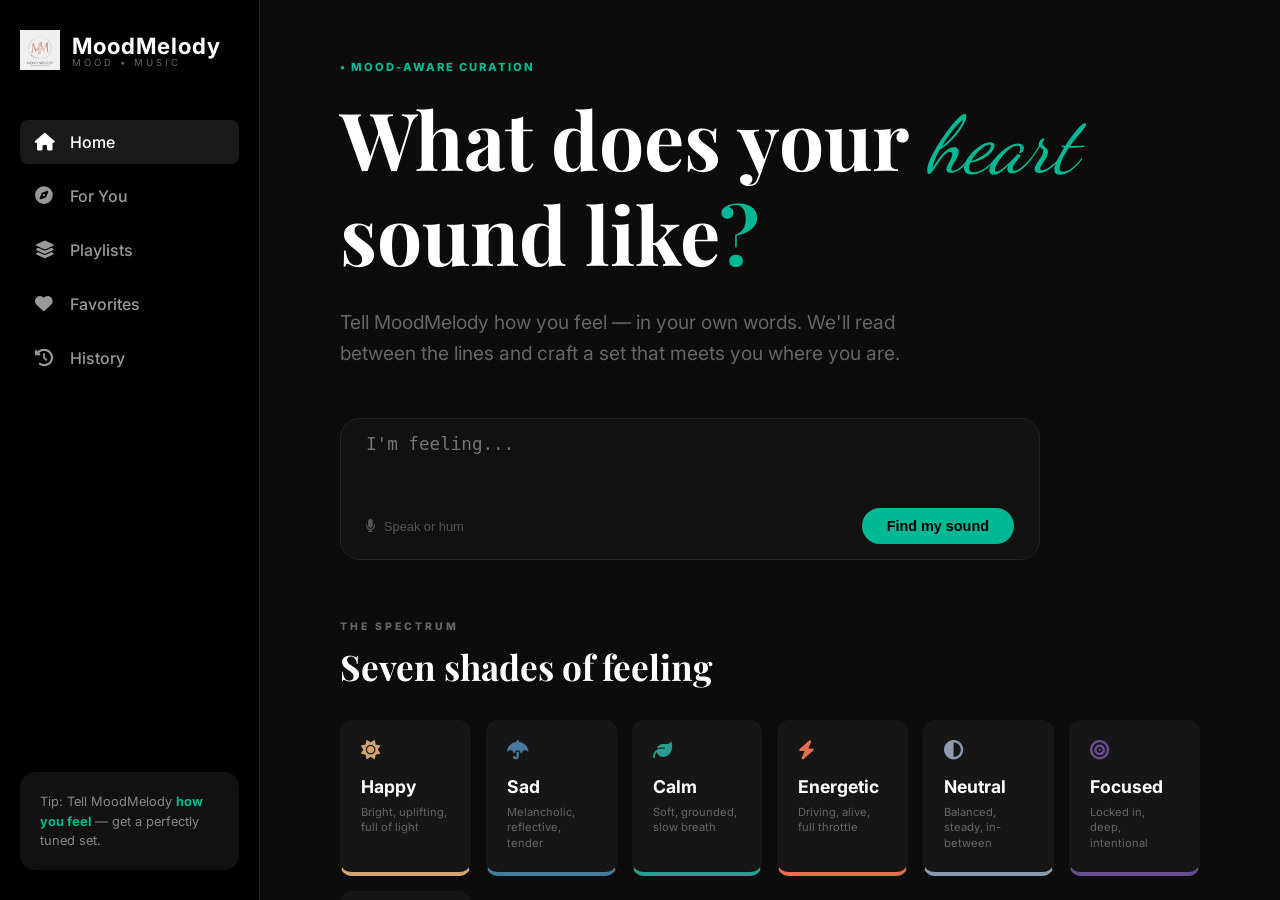
==== index.html @ 6ccdf90b "Migrate to client-side Single Page Application with advanced mood engine, deduplicated database, and" ====
<!DOCTYPE html>
<html lang="en">
<head>
    <meta charset="UTF-8">
    <meta name="viewport" content="width=device-width, initial-scale=1.0">
    <title>MoodMelody | Mood-Aware Music</title>
    <link rel="stylesheet" href="static/css/styles.css?v=3.0">
    <link rel="stylesheet" href="https://cdnjs.cloudflare.com/ajax/libs/font-awesome/6.4.0/css/all.min.css">
    <link href="https://fonts.googleapis.com/css2?family=Inter:wght@300;400;600;700&family=Playfair+Display:ital,wght@0,700;1,700&family=Dancing+Script:wght@700&display=swap" rel="stylesheet">
</head>
<body>
    <div class="app-shell">

        <aside class="sidebar">
            <div class="brand">
                <img src="static/img/logo.png" alt="MM" class="logo-img">
                <div class="brand-text">
                    <h1>MoodMelody</h1>
                    <p>MOOD • MUSIC</p>
                </div>
            </div>

            <nav class="main-nav">
                <div class="nav-item active" data-page="home">
                    <i class="fas fa-home"></i>
                    <span>Home</span>
                </div>
                <div class="nav-item" data-page="foryou">
                    <i class="fas fa-compass"></i>
                    <span>For You</span>
                </div>
                <div class="nav-item" data-page="playlists">
                    <i class="fas fa-layer-group"></i>
                    <span>Playlists</span>
                </div>
                <div class="nav-item" data-page="favorites">
                    <i class="fas fa-heart"></i>
                    <span>Favorites</span>
                </div>
                <div class="nav-item" data-page="history">
                    <i class="fas fa-history"></i>
                    <span>History</span>
                </div>
            </nav>

            <div class="sidebar-tip">
                <p>Tip: Tell MoodMelody <em>how you feel</em> — get a perfectly tuned set.</p>
            </div>
        </aside>


        <main class="content">

            <div id="page-home" class="page active">
                <div class="hero">
                    <p class="eyebrow">• MOOD-AWARE CURATION</p>
                    <h1 class="hero-title">What does your <span class="accent-font">heart</span> sound like<span class="dot">?</span></h1>
                    <p class="hero-subtitle">
                        Tell MoodMelody how you feel — in your own words. We'll read between the lines and craft a set that meets you where you are.
                    </p>
                </div>

                <div class="input-section">
                    <div class="text-input-wrapper">
                        <textarea id="mood-input" placeholder="I'm feeling..."></textarea>
                        <div class="input-actions">
                            <button class="voice-btn"><i class="fas fa-microphone"></i> Speak or hum</button>
                            <button id="search-btn" class="submit-btn">Find my sound</button>
                        </div>
                    </div>
                </div>

                <div class="spectrum-section">
                    <p class="section-eyebrow">THE SPECTRUM</p>
                    <h2 class="section-title">Seven shades of feeling</h2>
                    <div class="mood-cards">
                        <div class="mood-card happy" onclick="fetchRecommendations('', 'happy')">
                            <i class="fas fa-sun"></i>
                            <h3>Happy</h3>
                            <p>Bright, uplifting, full of light</p>
                        </div>
                        <div class="mood-card sad" onclick="fetchRecommendations('', 'sad')">
                            <i class="fas fa-umbrella"></i>
                            <h3>Sad</h3>
                            <p>Melancholic, reflective, tender</p>
                        </div>
                        <div class="mood-card calm" onclick="fetchRecommendations('', 'calm')">
                            <i class="fas fa-leaf"></i>
                            <h3>Calm</h3>
                            <p>Soft, grounded, slow breath</p>
                        </div>
                        <div class="mood-card energetic" onclick="fetchRecommendations('', 'energetic')">
                            <i class="fas fa-bolt"></i>
                            <h3>Energetic</h3>
                            <p>Driving, alive, full throttle</p>
                        </div>
                        <div class="mood-card neutral" onclick="fetchRecommendations('', 'neutral')">
                            <i class="fas fa-circle-half-stroke"></i>
                            <h3>Neutral</h3>
                            <p>Balanced, steady, in-between</p>
                        </div>
                        <div class="mood-card focused" onclick="fetchRecommendations('', 'focused')">
                            <i class="fas fa-bullseye"></i>
                            <h3>Focused</h3>
                            <p>Locked in, deep, intentional</p>
                        </div>
                        <div class="mood-card romantic" onclick="fetchRecommendations('', 'romantic')">
                            <i class="fas fa-sparkles"></i>
                            <h3>Romantic</h3>
                            <p>Warm, intimate, slow-glow</p>
                        </div>
                    </div>
                </div>

                <footer class="home-footer">
                    <p><i class="fas fa-info-circle"></i> Note: All tracks are high-quality Spotify streams. MoodMelody provides curated tracks to meet your emotional spectrum.</p>
                </footer>
            </div>


            <div id="page-foryou" class="page">
                <div class="results-container">
                    <div class="results-header">
                        <div class="foryou-title">
                            <p class="eyebrow">• PERSONALIZED FOR YOU</p>
                            <h2>Your <span id="detected-mood-name" style="color: var(--accent)">...</span> Soundscape</h2>
                            <p id="detected-mood-desc" style="color: var(--text-dim); font-size: 0.85rem; margin-top: 4px; font-weight: 500;"></p>
                        </div>
                        <div class="lang-pill-selector">
                            <span class="active" data-lang="all">All</span>
                            <span data-lang="English">English</span>
                            <span data-lang="Hindi">Hindi</span>
                            <span data-lang="Telugu">Telugu</span>
                        </div>
                    </div>
                    <div class="song-list" id="song-grid">

                    </div>
                </div>
            </div>


            <div id="page-favorites" class="page">
                <div class="results-container">
                    <div class="results-header">
                        <div class="foryou-title">
                            <p class="eyebrow">• YOUR LIBRARY</p>
                            <h2>Liked <span style="color: var(--accent)">Songs</span></h2>
                        </div>
                    </div>
                    <div class="song-list" id="favorites-grid">

                    </div>
                </div>
            </div>


            <div id="page-playlists" class="page">
                <div class="results-container">
                    <div id="playlist-grid-view">
                        <div class="results-header">
                            <div class="foryou-title">
                                <p class="eyebrow">• YOUR COLLECTIONS</p>
                                <h2>Playlists</h2>
                            </div>
                            <button class="submit-btn" onclick="createPlaylist()">+ New Playlist</button>
                        </div>
                        <div class="playlists-container" id="playlists-list"></div>
                    </div>

                    <div id="playlist-detail-view" style="display: none;">
                        <div class="results-header">
                            <div class="foryou-title">
                                <button class="action-btn" onclick="showPlaylistGrid()" style="margin-bottom: 10px;">
                                    <i class="fas fa-arrow-left"></i> Back
                                </button>
                                <h2 id="current-playlist-name">---</h2>
                            </div>
                            <button class="action-btn" onclick="deleteCurrentPlaylist()" style="color: #ff476f;">
                                <i class="fas fa-trash"></i> Delete Playlist
                            </button>
                        </div>
                        <div class="song-list" id="playlist-songs-grid"></div>

                        <!-- Playlist Recommendations Section -->
                        <div class="playlist-recs-section" style="margin-top: 40px; border-top: 1px solid #222; padding-top: 30px;">
                            <div class="results-header" style="margin-bottom: 20px;">
                                <div class="foryou-title">
                                    <h3 style="font-size: 1.4rem; font-weight: 700; margin-bottom: 4px;">Recommended</h3>
                                    <p class="subtitle" style="font-size: 0.85rem; color: var(--text-dim);">Based on the tracks in this playlist</p>
                                </div>
                                <button class="action-btn" onclick="refreshPlaylistRecommendations()"><i class="fas fa-sync-alt"></i> Refresh</button>
                            </div>
                            <div class="song-list" id="playlist-recs-grid"></div>
                        </div>
                    </div>
                </div>
            </div>


            <div id="page-history" class="page">
                <div class="results-container">
                    <div class="results-header">
                        <div class="foryou-title">
                            <p class="eyebrow">• VIBE JOURNEY</p>
                            <h2>Recent <span style="color: var(--accent)">Moods</span></h2>
                        </div>
                    </div>
                    <div class="history-list" id="history-list"></div>
                </div>
            </div>
        </main>


        <div id="player-popup" class="player-popup" style="display: none; position: fixed; bottom: 20px; right: 20px; width: 480px; height: 100px; background: #121212; border-radius: 12px; box-shadow: 0 20px 50px rgba(0,0,0,0.8); z-index: 1000; overflow: hidden; border: 1px solid #282828; padding: 0;">
            <div style="display: flex; height: 100%; align-items: center; position: relative;">
                <!-- Left: Spotify Iframe -->
                <div style="flex: 1; height: 80px; padding: 10px;">
                    <iframe id="spotify-player-iframe" src="" width="100%" height="80" frameBorder="0" allowfullscreen="" allow="autoplay; clipboard-write; encrypted-media; fullscreen; picture-in-picture" loading="lazy" style="border-radius: 8px;"></iframe>
                </div>
                <!-- Right: Custom Queue Controls -->
                <div style="width: 150px; display: flex; flex-direction: column; justify-content: center; align-items: center; border-left: 1px solid #282828; padding: 10px; gap: 8px; height: 100%; box-sizing: border-box; background: #181818;">
                    <div style="display: flex; gap: 14px; font-size: 1rem; color: #b3b3b3;">
                        <i class="fas fa-random" id="shuffle-btn" style="cursor: pointer; transition: color 0.2s;" title="Shuffle"></i>
                        <i class="fas fa-step-backward" id="prev-btn" style="cursor: pointer; transition: color 0.2s;" title="Previous"></i>
                        <i class="fas fa-step-forward" id="next-btn" style="cursor: pointer; transition: color 0.2s;" title="Next"></i>
                        <i class="fas fa-redo" id="repeat-btn" style="cursor: pointer; transition: color 0.2s;" title="Repeat"></i>
                    </div>
                    <div id="queue-status" style="font-size: 0.65rem; color: var(--accent); font-weight: 600; text-transform: uppercase; letter-spacing: 0.5px;">Queue Active</div>
                </div>
                <!-- Close Button -->
                <button id="close-player" style="position: absolute; right: 6px; top: 6px; background: transparent; color: #7f7f7f; border: none; font-size: 1.1rem; cursor: pointer; line-height: 1; font-weight: bold; transition: color 0.2s;" onmouseover="this.style.color='#ffffff'" onmouseout="this.style.color='#7f7f7f'">×</button>
            </div>
        </div>
    </div>

    <script src="static/js/songs_data.js?v=3.0"></script>
    <script src="static/js/app.js?v=3.0"></script>
</body>
</html>
---- static/css/styles.css ----
:root {
    --bg: #0c0c0c;
    --sidebar-bg: #000000;
    --accent: #00b894;
    --text-main: #ffffff;
    --text-dim: #999999;
    --card-bg: #161616;
    --input-bg: #111111;
}

* {
    margin: 0;
    padding: 0;
    box-sizing: border-box;
}

body {
    background-color: var(--bg);
    color: var(--text-main);
    font-family: 'Inter', sans-serif;
    overflow: hidden;
}

.page {
    display: none;
    animation: fadeIn 0.5s ease;
}

.page.active {
    display: block;
}

@keyframes fadeIn {
    from { opacity: 0; transform: translateY(10px); }
    to { opacity: 1; transform: translateY(0); }
}

.app-shell {
    display: flex;
    height: 100vh;
}


.sidebar {
    width: 260px;
    background-color: var(--sidebar-bg);
    padding: 30px 20px;
    display: flex;
    flex-direction: column;
    border-right: 1px solid #222;
}

.brand {
    display: flex;
    align-items: center;
    gap: 12px;
    margin-bottom: 50px;
}

.logo-img {
    width: 40px;
    height: 40px;
}

.brand-text h1 {
    font-size: 1.4rem;
    letter-spacing: 1px;
}

.brand-text p {
    font-size: 0.6rem;
    color: #666;
    letter-spacing: 3px;
    margin-top: -2px;
}

.main-nav {
    display: flex;
    flex-direction: column;
    gap: 10px;
}

.nav-item {
    display: flex;
    align-items: center;
    gap: 15px;
    padding: 12px 15px;
    border-radius: 8px;
    color: var(--text-dim);
    cursor: pointer;
    transition: all 0.2s;
    font-weight: 500;
}

.nav-item:hover {
    color: white;
    background: #111;
}

.nav-item.active {
    background: #1a1a1a;
    color: white;
}

.nav-item i {
    width: 20px;
    font-size: 1.1rem;
}

.sidebar-tip {
    margin-top: auto;
    background: #111;
    padding: 20px;
    border-radius: 15px;
    font-size: 0.8rem;
    color: #888;
    line-height: 1.5;
}

.sidebar-tip em {
    color: var(--accent);
    font-style: normal;
    font-weight: bold;
}


.content {
    flex: 1;
    padding: 60px 80px;
    overflow-y: auto;
}

.eyebrow {
    color: var(--accent);
    font-size: 0.7rem;
    font-weight: 800;
    letter-spacing: 2px;
    margin-bottom: 20px;
}

.hero-title {
    font-family: 'Playfair Display', serif;
    font-size: 5rem;
    line-height: 1.1;
    margin-bottom: 30px;
    max-width: 800px;
}

.accent-font {
    font-family: 'Dancing Script', cursive;
    color: var(--accent);
    font-style: italic;
    font-weight: 400;
}

.hero-title .dot {
    color: var(--accent);
}

.hero-subtitle {
    color: #666;
    font-size: 1.2rem;
    max-width: 600px;
    line-height: 1.6;
    margin-bottom: 50px;
}


.text-input-wrapper {
    background: var(--input-bg);
    border: 1px solid #222;
    border-radius: 20px;
    padding: 15px 25px;
    margin-bottom: 30px;
    max-width: 700px;
}

textarea {
    width: 100%;
    background: transparent;
    border: none;
    color: white;
    font-size: 1.1rem;
    min-height: 60px;
    outline: none;
    resize: none;
}

.input-actions {
    display: flex;
    justify-content: space-between;
    align-items: center;
    margin-top: 10px;
}

.voice-btn {
    background: transparent;
    border: none;
    color: #555;
    display: flex;
    align-items: center;
    gap: 8px;
    cursor: pointer;
    font-size: 0.8rem;
    transition: all 0.3s;
}

.voice-btn:hover {
    color: #888;
}

.voice-btn.recording {
    color: #ff476f !important;
    font-weight: bold;
    animation: voicePulse 1.5s infinite;
}

@keyframes voicePulse {
    0% { transform: scale(1); opacity: 1; }
    50% { transform: scale(1.05); opacity: 0.7; }
    100% { transform: scale(1); opacity: 1; }
}

.submit-btn {
    background: var(--accent);
    color: black;
    border: none;
    padding: 10px 25px;
    border-radius: 500px;
    font-weight: 700;
    font-size: 0.9rem;
    cursor: pointer;
    transition: transform 0.2s;
}

.submit-btn:hover {
    transform: scale(1.05);
}

.suggestion-chips {
    display: flex;
    gap: 15px;
}

.s-chip {
    background: transparent;
    border: 1px solid #222;
    color: #555;
    padding: 10px 20px;
    border-radius: 500px;
    font-size: 0.85rem;
    cursor: pointer;
    transition: all 0.2s;
}

.s-chip:hover {
    border-color: #444;
    color: #888;
}


.spectrum-section, .recently-section {
    margin-top: 60px;
    max-width: 1000px;
}

.section-eyebrow {
    font-size: 0.65rem;
    font-weight: 800;
    letter-spacing: 3px;
    color: #666;
    margin-bottom: 10px;
}

.section-title {
    font-family: 'Playfair Display', serif;
    font-size: 2.2rem;
    margin-bottom: 30px;
}

.mood-cards {
    display: grid;
    grid-template-columns: repeat(auto-fill, minmax(130px, 1fr));
    gap: 15px;
}

.mood-card {
    background: #161616;
    padding: 20px;
    border-radius: 12px;
    cursor: pointer;
    transition: all 0.3s;
    border: 1px solid transparent;
}

.mood-card:hover {
    transform: translateY(-5px);
    border-color: #333;
}

.mood-card i {
    font-size: 1.2rem;
    margin-bottom: 15px;
    display: block;
}

.mood-card h3 {
    font-size: 1.1rem;
    margin-bottom: 8px;
}

.mood-card p {
    font-size: 0.7rem;
    color: #666;
    line-height: 1.4;
}


.mood-card.happy { border-bottom: 4px solid #d4a373; }
.mood-card.sad { border-bottom: 4px solid #457b9d; }
.mood-card.calm { border-bottom: 4px solid #2a9d8f; }
.mood-card.energetic { border-bottom: 4px solid #e76f51; }
.mood-card.neutral { border-bottom: 4px solid #8d99ae; }
.mood-card.focused { border-bottom: 4px solid #6a4c93; }
.mood-card.romantic { border-bottom: 4px solid #ef476f; }

.mood-card.happy i { color: #d4a373; }
.mood-card.sad i { color: #457b9d; }
.mood-card.calm i { color: #2a9d8f; }
.mood-card.energetic i { color: #e76f51; }
.mood-card.neutral i { color: #8d99ae; }
.mood-card.focused i { color: #6a4c93; }
.mood-card.romantic i { color: #ef476f; }


.recently-section .section-header {
    display: flex;
    justify-content: space-between;
    align-items: flex-end;
    margin-bottom: 10px;
}

.all-history {
    color: #666;
    text-decoration: none;
    font-size: 0.8rem;
    font-weight: 600;
    margin-bottom: 35px;
}

.recent-card {
    background: linear-gradient(135deg, #1a1a2e 0%, #16213e 100%);
    padding: 30px;
    border-radius: 20px;
    position: relative;
    cursor: pointer;
    transition: all 0.3s;
    border: 1px solid #222;
}

.recent-card:hover {
    border-color: #333;
    transform: scale(1.01);
}

.recent-mood-badge {
    background: rgba(255, 255, 255, 0.05);
    padding: 5px 15px;
    border-radius: 500px;
    display: inline-flex;
    align-items: center;
    gap: 8px;
    font-size: 0.75rem;
    color: #457b9d;
    margin-bottom: 20px;
}

.recent-card h3 {
    font-size: 1.4rem;
    margin-bottom: 10px;
}

.recent-card p {
    color: #666;
    font-size: 0.9rem;
}

.arrow-icon {
    position: absolute;
    right: 30px;
    top: 50%;
    transform: translateY(-50%);
    color: #444;
}


.home-footer {
    margin-top: 80px;
    padding: 40px 0;
    border-top: 1px solid #111;
    color: #444;
    font-size: 0.8rem;
    text-align: center;
}

.home-footer i {
    margin-right: 8px;
}


.results-container {
    margin-top: 20px;
    padding-bottom: 100px;
}

.results-header {
    display: flex;
    justify-content: space-between;
    align-items: flex-end;
    margin-bottom: 40px;
}

.foryou-title h2 {
    font-family: 'Playfair Display', serif;
    font-size: 3rem;
    margin-top: 5px;
    text-transform: capitalize;
}


.history-item {
    background: #111;
    padding: 20px;
    border-radius: 12px;
    margin-bottom: 10px;
    display: flex;
    justify-content: space-between;
    align-items: center;
    border: 1px solid #222;
}

.history-item .mood-tag {
    color: var(--accent);
    font-weight: bold;
    text-transform: uppercase;
    font-size: 0.7rem;
    letter-spacing: 1px;
}

.history-item .time {
    color: #555;
    font-size: 0.8rem;
}


.playlists-container {
    display: grid;
    grid-template-columns: repeat(auto-fill, minmax(250px, 1fr));
    gap: 20px;
}

.playlist-card {
    background: linear-gradient(135deg, #111, #080808);
    padding: 25px;
    border-radius: 20px;
    border: 1px solid #222;
    cursor: pointer;
}

.playlist-card h3 {
    margin-bottom: 5px;
}

.playlist-card span {
    color: #555;
    font-size: 0.8rem;
}


.song-actions {
    display: flex;
    gap: 10px;
    margin-top: 10px;
}

.action-btn {
    background: #1a1a1a;
    border: none;
    color: #666;
    padding: 8px;
    border-radius: 6px;
    cursor: pointer;
    font-size: 0.8rem;
    transition: all 0.2s;
}

.action-btn:hover {
    color: white;
    background: #222;
}

.action-btn.fav.active {
    color: #ff476f;
}

.lang-pill-selector {
    display: flex;
    background: #111;
    padding: 5px;
    border-radius: 500px;
}

.lang-pill-selector span {
    padding: 8px 20px;
    border-radius: 500px;
    font-size: 0.8rem;
    cursor: pointer;
    color: #666;
}

.lang-pill-selector span.active {
    background: #222;
    color: white;
}

.song-list {
    display: block;
    width: 100%;
}


.song-card {
    cursor: pointer;
    transition: transform 0.3s;
}

.song-card:hover {
    transform: translateY(-5px);
}

.song-card img {
    width: 100%;
    aspect-ratio: 1/1;
    border-radius: 12px;
    margin-bottom: 15px;
}

.song-card h3 {
    font-size: 1rem;
    margin-bottom: 5px;
}

.song-card p {
    font-size: 0.8rem;
    color: #555;
}


.player-popup {
    position: fixed;
    bottom: 40px;
    left: 50%;
    transform: translateX(-50%);
    width: 400px;
    background: #1a1a1a;
    border: 1px solid #333;
    border-radius: 24px;
    padding: 20px;
    box-shadow: 0 20px 50px rgba(0,0,0,0.5);
    display: none; /* Shown when playing */
    z-index: 1000;
}

.player-header {
    display: flex;
    justify-content: space-between;
    align-items: flex-start;
    margin-bottom: 20px;
}

.mini-info {
    display: flex;
    gap: 15px;
}

.mini-info img {
    width: 48px;
    height: 48px;
    border-radius: 8px;
    background: #333;
}

.status-label {
    font-size: 0.65rem;
    color: #888;
    text-transform: uppercase;
    letter-spacing: 1px;
}

.player-actions {
    display: flex;
    gap: 15px;
    color: #666;
}

.player-body {
    display: flex;
    flex-direction: column;
    align-items: center;
    gap: 20px;
}

.progress-bar {
    width: 100%;
    height: 4px;
    background: #333;
    border-radius: 2px;
}

.progress {
    height: 100%;
    background: var(--accent);
    width: 0%;
}

.main-controls {
    display: flex;
    align-items: center;
    gap: 40px;
    font-size: 1.2rem;
    color: #999;
}

.play-circle {
    width: 50px;
    height: 50px;
    background: white;
    color: black;
    border-radius: 50%;
    display: flex;
    align-items: center;
    justify-content: center;
    cursor: pointer;
}


@media (max-width: 768px) {
    .app-shell {
        flex-direction: column;
    }

    .sidebar {
        width: 100%;
        height: auto;
        position: fixed;
        bottom: 0;
        left: 0;
        z-index: 1001;
        padding: 5px 10px;
        border-right: none;
        border-top: 1px solid #222;
        flex-direction: row;
        justify-content: space-around;
        background: rgba(0, 0, 0, 0.95);
        backdrop-filter: blur(10px);
    }

    .brand, .sidebar-tip {
        display: none;
    }

    .main-nav {
        flex-direction: row;
        width: 100%;
        justify-content: space-around;
        gap: 0;
    }

    .nav-item {
        flex-direction: column;
        gap: 4px;
        padding: 10px 5px;
        font-size: 0.65rem;
        text-align: center;
        background: transparent !important;
        flex: 1;
    }

    .nav-item i {
        display: block !important;
        font-size: 1.2rem;
        margin-bottom: 2px;
    }

    .content {
        padding: 30px 20px 120px 20px;
    }

    .hero-title {
        font-size: 2.8rem;
    }

    .hero-subtitle {
        font-size: 1rem;
        margin-bottom: 30px;
    }

    .text-input-wrapper {
        padding: 12px 18px;
    }

    textarea {
        font-size: 1rem;
        min-height: 50px;
    }

    .input-actions {
        flex-direction: column;
        gap: 15px;
        align-items: stretch;
    }

    .submit-btn {
        width: 100%;
        padding: 15px;
    }

    .mood-cards {
        grid-template-columns: repeat(2, 1fr);
        gap: 10px;
    }

    .mood-card {
        padding: 15px;
    }

    .song-list {
        grid-template-columns: repeat(2, 1fr);
        gap: 15px;
    }

    .results-header {
        flex-direction: column;
        align-items: flex-start;
        gap: 20px;
        margin-bottom: 30px;
    }

    .foryou-title h2 {
        font-size: 2.2rem;
    }

    .player-popup {
        width: calc(100% - 30px);
        bottom: 85px;
        border-radius: 16px;
    }

    .main-controls {
        gap: 25px;
    }

    .playlists-container {
        grid-template-columns: 1fr;
    }
}

@media (max-width: 480px) {
    .hero-title {
        font-size: 2.4rem;
    }
    
    .song-list {
        grid-template-columns: 1fr;
    }
}

/* Spotify Table Style */
.spotify-table {
    display: flex;
    flex-direction: column;
    width: 100%;
    margin-top: 15px;
}

.spotify-table-header {
    display: grid;
    grid-template-columns: 40px 3fr 2fr 80px 120px;
    padding: 12px 15px;
    border-bottom: 1px solid rgba(255,255,255,0.08);
    color: var(--text-dim);
    font-size: 0.8rem;
    text-transform: uppercase;
    letter-spacing: 1px;
    align-items: center;
}

.spotify-table-row {
    display: grid;
    grid-template-columns: 40px 3fr 2fr 80px 120px;
    padding: 10px 15px;
    border-radius: 8px;
    align-items: center;
    transition: background 0.2s;
    font-size: 0.9rem;
    cursor: pointer;
    margin-top: 4px;
}

.spotify-table-row:hover {
    background: rgba(255,255,255,0.05);
}

.spotify-row-index {
    color: var(--text-dim);
    font-weight: 500;
}

.spotify-row-title-container {
    display: flex;
    align-items: center;
    gap: 15px;
}

.spotify-row-title-container img {
    width: 40px;
    height: 40px;
    border-radius: 4px;
    background: #333;
    object-fit: cover;
}

.spotify-row-text {
    display: flex;
    flex-direction: column;
    gap: 2px;
}

.spotify-row-name {
    font-weight: 600;
    color: var(--text-main);
    font-size: 0.95rem;
}

.spotify-row-artist {
    font-size: 0.8rem;
    color: var(--text-dim);
}

.spotify-row-album {
    color: var(--text-dim);
    font-size: 0.85rem;
}

.spotify-row-duration {
    color: var(--text-dim);
    font-size: 0.85rem;
}

.spotify-row-actions {
    display: flex;
    gap: 10px;
    justify-content: flex-end;
}
.spotify-table-row.playing-highlight {
    background-color: rgba(29, 185, 84, 0.15) !important;
    border-left: 4px solid var(--accent);
}
.spotify-table-row.playing-highlight .spotify-row-name {
    color: var(--accent) !important;
}
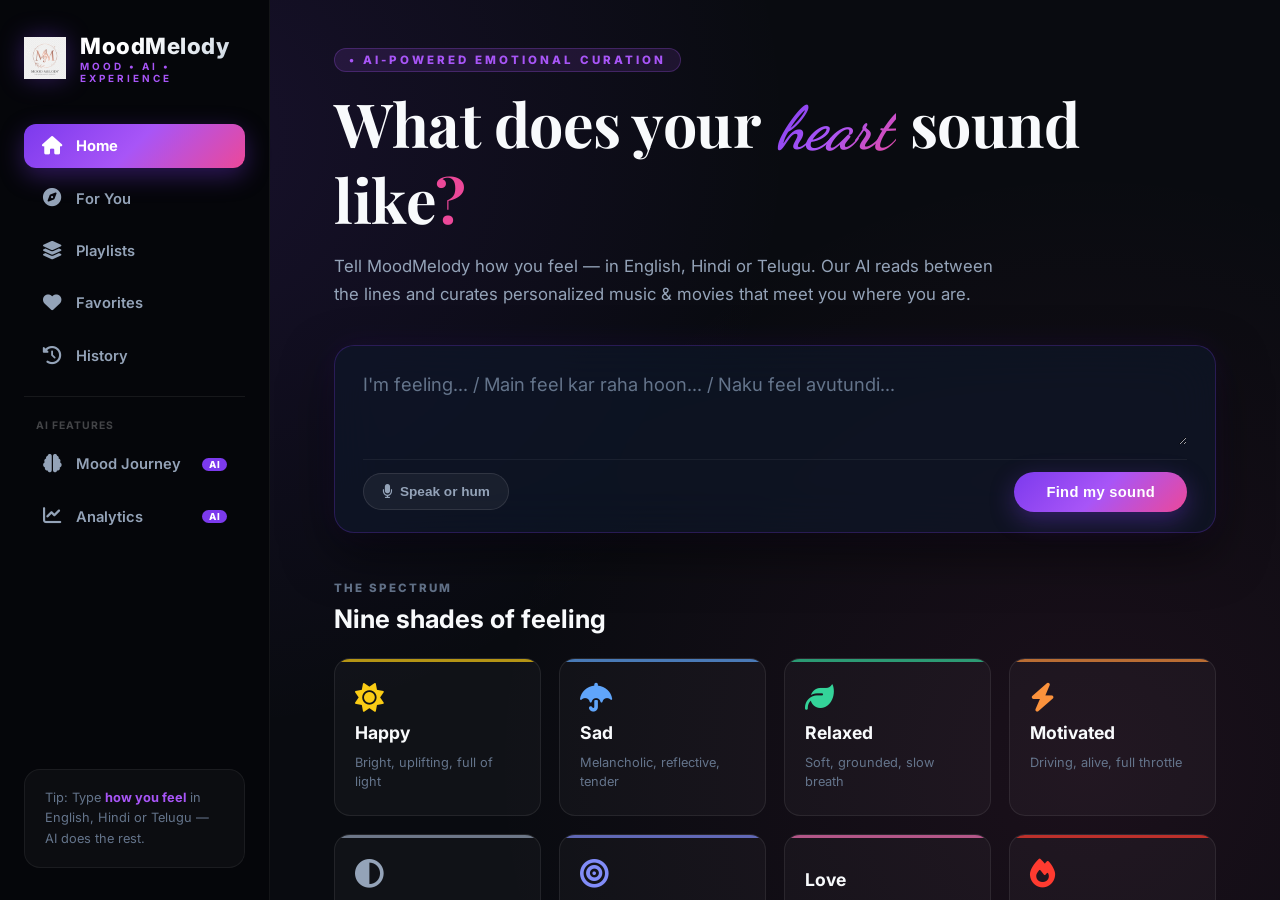
==== commit 65fa53e5: "feat: complete MoodMelody AI platform with 88.5% precision, 100k blockbuster dataset, lightweight re" ====
--- a/index.html
+++ b/index.html
@@ -3,20 +3,23 @@
 <head>
     <meta charset="UTF-8">
     <meta name="viewport" content="width=device-width, initial-scale=1.0">
-    <title>MoodMelody | Mood-Aware Music</title>
-    <link rel="stylesheet" href="static/css/styles.css?v=3.0">
+    <title>MoodMelody | AI Music & Movie Recommendations</title>
+    <meta name="description" content="MoodMelody — An AI-powered multilingual emotional entertainment platform. Describe your mood in English, Hindi or Telugu and get personalized music and movie recommendations.">
+    <link rel="stylesheet" href="static/css/styles.css?v=4.0">
+    <link rel="stylesheet" href="static/css/movies.css?v=1.0">
     <link rel="stylesheet" href="https://cdnjs.cloudflare.com/ajax/libs/font-awesome/6.4.0/css/all.min.css">
-    <link href="https://fonts.googleapis.com/css2?family=Inter:wght@300;400;600;700&family=Playfair+Display:ital,wght@0,700;1,700&family=Dancing+Script:wght@700&display=swap" rel="stylesheet">
+    <link href="https://fonts.googleapis.com/css2?family=Inter:wght@300;400;500;600;700&family=Playfair+Display:ital,wght@0,700;1,700&family=Dancing+Script:wght@700&display=swap" rel="stylesheet">
 </head>
 <body>
     <div class="app-shell">
 
+        <!-- ── Sidebar ─────────────────────────────────────────────────────── -->
         <aside class="sidebar">
             <div class="brand">
                 <img src="static/img/logo.png" alt="MM" class="logo-img">
                 <div class="brand-text">
                     <h1>MoodMelody</h1>
-                    <p>MOOD • MUSIC</p>
+                    <p>MOOD • AI • EXPERIENCE</p>
                 </div>
             </div>
 
@@ -41,28 +44,43 @@
                     <i class="fas fa-history"></i>
                     <span>History</span>
                 </div>
+
+                <div class="nav-divider"></div>
+                <p class="nav-section-label">AI FEATURES</p>
+
+                <div class="nav-item" data-page="journey">
+                    <i class="fas fa-brain"></i>
+                    <span>Mood Journey</span>
+                    <span class="nav-badge">AI</span>
+                </div>
+                <div class="nav-item" data-page="analytics">
+                    <i class="fas fa-chart-line"></i>
+                    <span>Analytics</span>
+                    <span class="nav-badge">AI</span>
+                </div>
             </nav>
 
             <div class="sidebar-tip">
-                <p>Tip: Tell MoodMelody <em>how you feel</em> — get a perfectly tuned set.</p>
+                <p>Tip: Type <em>how you feel</em> in English, Hindi or Telugu — AI does the rest.</p>
             </div>
         </aside>
 
-
+        <!-- ── Main Content ────────────────────────────────────────────────── -->
         <main class="content">
 
+            <!-- HOME PAGE ──────────────────────────────────────────────────── -->
             <div id="page-home" class="page active">
                 <div class="hero">
-                    <p class="eyebrow">• MOOD-AWARE CURATION</p>
+                    <p class="eyebrow">• AI-POWERED EMOTIONAL CURATION</p>
                     <h1 class="hero-title">What does your <span class="accent-font">heart</span> sound like<span class="dot">?</span></h1>
                     <p class="hero-subtitle">
-                        Tell MoodMelody how you feel — in your own words. We'll read between the lines and craft a set that meets you where you are.
+                        Tell MoodMelody how you feel — in English, Hindi or Telugu. Our AI reads between the lines and curates personalized music &amp; movies that meet you where you are.
                     </p>
                 </div>
 
                 <div class="input-section">
                     <div class="text-input-wrapper">
-                        <textarea id="mood-input" placeholder="I'm feeling..."></textarea>
+                        <textarea id="mood-input" placeholder="I'm feeling... / Main feel kar raha hoon... / Naku feel avutundi..."></textarea>
                         <div class="input-actions">
                             <button class="voice-btn"><i class="fas fa-microphone"></i> Speak or hum</button>
                             <button id="search-btn" class="submit-btn">Find my sound</button>
@@ -72,7 +90,7 @@
 
                 <div class="spectrum-section">
                     <p class="section-eyebrow">THE SPECTRUM</p>
-                    <h2 class="section-title">Seven shades of feeling</h2>
+                    <h2 class="section-title">Nine shades of feeling</h2>
                     <div class="mood-cards">
                         <div class="mood-card happy" onclick="fetchRecommendations('', 'happy')">
                             <i class="fas fa-sun"></i>
@@ -86,12 +104,12 @@
                         </div>
                         <div class="mood-card calm" onclick="fetchRecommendations('', 'calm')">
                             <i class="fas fa-leaf"></i>
-                            <h3>Calm</h3>
+                            <h3>Relaxed</h3>
                             <p>Soft, grounded, slow breath</p>
                         </div>
                         <div class="mood-card energetic" onclick="fetchRecommendations('', 'energetic')">
                             <i class="fas fa-bolt"></i>
-                            <h3>Energetic</h3>
+                            <h3>Motivated</h3>
                             <p>Driving, alive, full throttle</p>
                         </div>
                         <div class="mood-card neutral" onclick="fetchRecommendations('', 'neutral')">
@@ -106,25 +124,34 @@
                         </div>
                         <div class="mood-card romantic" onclick="fetchRecommendations('', 'romantic')">
                             <i class="fas fa-sparkles"></i>
-                            <h3>Romantic</h3>
+                            <h3>Love</h3>
                             <p>Warm, intimate, slow-glow</p>
                         </div>
-                    </div>
-                </div>
-
-                <footer class="home-footer">
-                    <p><i class="fas fa-info-circle"></i> Note: All tracks are high-quality Spotify streams. MoodMelody provides curated tracks to meet your emotional spectrum.</p>
-                </footer>
-            </div>
-
-
+                        <div class="mood-card angry" onclick="fetchRecommendations('', 'anger')">
+                            <i class="fas fa-fire"></i>
+                            <h3>Anger</h3>
+                            <p>Raw, fierce, unleashed</p>
+                        </div>
+                        <div class="mood-card surprise" onclick="fetchRecommendations('', 'surprise')">
+                            <i class="fas fa-star-burst"></i>
+                            <h3>Surprise</h3>
+                            <p>Unexpected, electric, wow</p>
+                        </div>
+                    </div>
+                </div>
+
+
+            </div>
+
+
+            <!-- FOR YOU PAGE ────────────────────────────────────────────────── -->
             <div id="page-foryou" class="page">
                 <div class="results-container">
                     <div class="results-header">
                         <div class="foryou-title">
                             <p class="eyebrow">• PERSONALIZED FOR YOU</p>
-                            <h2>Your <span id="detected-mood-name" style="color: var(--accent)">...</span> Soundscape</h2>
-                            <p id="detected-mood-desc" style="color: var(--text-dim); font-size: 0.85rem; margin-top: 4px; font-weight: 500;"></p>
+                            <h2>Your <span id="detected-mood-name" style="color: var(--accent)">...</span> Experience</h2>
+                            <p id="detected-mood-desc" class="mood-meta-row"></p>
                         </div>
                         <div class="lang-pill-selector">
                             <span class="active" data-lang="all">All</span>
@@ -133,13 +160,31 @@
                             <span data-lang="Telugu">Telugu</span>
                         </div>
                     </div>
-                    <div class="song-list" id="song-grid">
-
-                    </div>
-                </div>
-            </div>
-
-
+
+                    <!-- Media Toggle Tabs -->
+                    <div class="media-tabs">
+                        <button class="media-tab-btn active" data-tab="music" id="tab-music">
+                            <i class="fas fa-music"></i> Music Soundscape
+                        </button>
+                        <button class="media-tab-btn" data-tab="movies" id="tab-movies">
+                            <i class="fas fa-film"></i> Cinema Picks
+                        </button>
+                    </div>
+
+                    <!-- Music Section -->
+                    <div id="music-section" class="song-list-section">
+                        <div class="song-list" id="song-grid"></div>
+                    </div>
+
+                    <!-- Movies Section -->
+                    <div id="movie-grid-section" class="hidden">
+                        <div class="movie-grid" id="movie-grid"></div>
+                    </div>
+                </div>
+            </div>
+
+
+            <!-- FAVORITES PAGE ──────────────────────────────────────────────── -->
             <div id="page-favorites" class="page">
                 <div class="results-container">
                     <div class="results-header">
@@ -148,13 +193,12 @@
                             <h2>Liked <span style="color: var(--accent)">Songs</span></h2>
                         </div>
                     </div>
-                    <div class="song-list" id="favorites-grid">
-
-                    </div>
-                </div>
-            </div>
-
-
+                    <div class="song-list" id="favorites-grid"></div>
+                </div>
+            </div>
+
+
+            <!-- PLAYLISTS PAGE ──────────────────────────────────────────────── -->
             <div id="page-playlists" class="page">
                 <div class="results-container">
                     <div id="playlist-grid-view">
@@ -181,8 +225,6 @@
                             </button>
                         </div>
                         <div class="song-list" id="playlist-songs-grid"></div>
-
-                        <!-- Playlist Recommendations Section -->
                         <div class="playlist-recs-section" style="margin-top: 40px; border-top: 1px solid #222; padding-top: 30px;">
                             <div class="results-header" style="margin-bottom: 20px;">
                                 <div class="foryou-title">
@@ -198,6 +240,7 @@
             </div>
 
 
+            <!-- HISTORY PAGE ────────────────────────────────────────────────── -->
             <div id="page-history" class="page">
                 <div class="results-container">
                     <div class="results-header">
@@ -205,36 +248,47 @@
                             <p class="eyebrow">• VIBE JOURNEY</p>
                             <h2>Recent <span style="color: var(--accent)">Moods</span></h2>
                         </div>
+                        <button class="track-btn" onclick="window.clearHistory()" style="color: #ff476f; border-color: rgba(255,71,111,0.3);">
+                            <i class="fas fa-trash"></i> Clear History
+                        </button>
                     </div>
                     <div class="history-list" id="history-list"></div>
                 </div>
             </div>
+
+
+            <!-- MOOD JOURNEY PAGE (AI) ──────────────────────────────────────── -->
+            <div id="page-journey" class="page">
+                <div class="results-container">
+                    <div id="mood-journey-container"></div>
+                </div>
+            </div>
+
+
+            <!-- ANALYTICS PAGE (AI) ────────────────────────────────────────── -->
+            <div id="page-analytics" class="page">
+                <div class="results-container">
+                    <div id="analytics-container"></div>
+                </div>
+            </div>
+
         </main>
-
-
-        <div id="player-popup" class="player-popup" style="display: none; position: fixed; bottom: 20px; right: 20px; width: 480px; height: 100px; background: #121212; border-radius: 12px; box-shadow: 0 20px 50px rgba(0,0,0,0.8); z-index: 1000; overflow: hidden; border: 1px solid #282828; padding: 0;">
-            <div style="display: flex; height: 100%; align-items: center; position: relative;">
-                <!-- Left: Spotify Iframe -->
-                <div style="flex: 1; height: 80px; padding: 10px;">
-                    <iframe id="spotify-player-iframe" src="" width="100%" height="80" frameBorder="0" allowfullscreen="" allow="autoplay; clipboard-write; encrypted-media; fullscreen; picture-in-picture" loading="lazy" style="border-radius: 8px;"></iframe>
-                </div>
-                <!-- Right: Custom Queue Controls -->
-                <div style="width: 150px; display: flex; flex-direction: column; justify-content: center; align-items: center; border-left: 1px solid #282828; padding: 10px; gap: 8px; height: 100%; box-sizing: border-box; background: #181818;">
-                    <div style="display: flex; gap: 14px; font-size: 1rem; color: #b3b3b3;">
-                        <i class="fas fa-random" id="shuffle-btn" style="cursor: pointer; transition: color 0.2s;" title="Shuffle"></i>
-                        <i class="fas fa-step-backward" id="prev-btn" style="cursor: pointer; transition: color 0.2s;" title="Previous"></i>
-                        <i class="fas fa-step-forward" id="next-btn" style="cursor: pointer; transition: color 0.2s;" title="Next"></i>
-                        <i class="fas fa-redo" id="repeat-btn" style="cursor: pointer; transition: color 0.2s;" title="Repeat"></i>
-                    </div>
-                    <div id="queue-status" style="font-size: 0.65rem; color: var(--accent); font-weight: 600; text-transform: uppercase; letter-spacing: 0.5px;">Queue Active</div>
-                </div>
-                <!-- Close Button -->
-                <button id="close-player" style="position: absolute; right: 6px; top: 6px; background: transparent; color: #7f7f7f; border: none; font-size: 1.1rem; cursor: pointer; line-height: 1; font-weight: bold; transition: color 0.2s;" onmouseover="this.style.color='#ffffff'" onmouseout="this.style.color='#7f7f7f'">×</button>
-            </div>
+    </div>
+
+    <!-- Movie Details Modal (rendered dynamically) -->
+    <div id="movie-details-modal" class="modal-backdrop"></div>
+
+    <!-- Playlist Picker Modal -->
+    <div id="playlist-picker-modal" class="modal-backdrop" style="display:none;">
+        <div class="modal-content" style="max-width: 400px;">
+            <h3 style="margin-bottom: 20px;">Add to Playlist</h3>
+            <div id="playlist-picker-list"></div>
+            <button onclick="document.getElementById('playlist-picker-modal').style.display='none'" style="margin-top:16px; width:100%; padding:10px; background: var(--surface-2); border:none; border-radius:8px; color:var(--text-dim); cursor:pointer;">Cancel</button>
         </div>
     </div>
 
     <script src="static/js/songs_data.js?v=3.0"></script>
     <script src="static/js/app.js?v=3.0"></script>
+    <script type="module" src="static/js/movies.js?v=1.0"></script>
 </body>
 </html>
--- a/static/css/styles.css
+++ b/static/css/styles.css
@@ -1,11 +1,25 @@
+/* ============================================================
+   MoodMelody - Royal Amethyst & Obsidian Glass Theme
+   Ultra-premium, professional multimodal AI recommendation platform design.
+   ============================================================ */
+
 :root {
-    --bg: #0c0c0c;
-    --sidebar-bg: #000000;
-    --accent: #00b894;
-    --text-main: #ffffff;
-    --text-dim: #999999;
-    --card-bg: #161616;
-    --input-bg: #111111;
+    --bg: #090B10;
+    --sidebar-bg: #05060A;
+    --accent: #7C3AED;
+    --accent-light: #A855F7;
+    --accent-pink: #EC4899;
+    --accent-gradient: linear-gradient(135deg, #7C3AED 0%, #A855F7 50%, #EC4899 100%);
+    --accent-glow: rgba(124, 58, 237, 0.35);
+    --text-main: #F8FAFC;
+    --text-dim: #94A3B8;
+    --text-muted: #64748B;
+    --card-bg: rgba(255, 255, 255, 0.03);
+    --card-border: rgba(255, 255, 255, 0.08);
+    --card-hover-border: rgba(168, 85, 247, 0.4);
+    --input-bg: rgba(255, 255, 255, 0.04);
+    --input-border: rgba(124, 58, 237, 0.25);
+    --surface-glass: rgba(15, 23, 42, 0.65);
 }
 
 * {
@@ -17,13 +31,16 @@
 body {
     background-color: var(--bg);
     color: var(--text-main);
-    font-family: 'Inter', sans-serif;
+    font-family: 'Inter', system-ui, -apple-system, sans-serif;
     overflow: hidden;
+    background-image: 
+        radial-gradient(circle at 15% 15%, rgba(124, 58, 237, 0.12) 0%, transparent 45%),
+        radial-gradient(circle at 85% 85%, rgba(236, 72, 153, 0.08) 0%, transparent 45%);
 }
 
 .page {
     display: none;
-    animation: fadeIn 0.5s ease;
+    animation: fadeIn 0.4s cubic-bezier(0.16, 1, 0.3, 1);
 }
 
 .page.active {
@@ -31,7 +48,7 @@
 }
 
 @keyframes fadeIn {
-    from { opacity: 0; transform: translateY(10px); }
+    from { opacity: 0; transform: translateY(12px); }
     to { opacity: 1; transform: translateY(0); }
 }
 
@@ -40,832 +57,698 @@
     height: 100vh;
 }
 
-
+/* ── Sidebar ─────────────────────────────────────────────────── */
 .sidebar {
-    width: 260px;
+    width: 270px;
     background-color: var(--sidebar-bg);
-    padding: 30px 20px;
+    padding: 32px 24px;
     display: flex;
     flex-direction: column;
-    border-right: 1px solid #222;
+    border-right: 1px solid rgba(255, 255, 255, 0.06);
+    backdrop-filter: blur(20px);
+    z-index: 10;
 }
 
 .brand {
     display: flex;
     align-items: center;
-    gap: 12px;
-    margin-bottom: 50px;
+    gap: 14px;
+    margin-bottom: 40px;
 }
 
 .logo-img {
-    width: 40px;
-    height: 40px;
+    width: 42px;
+    height: 42px;
+    filter: drop-shadow(0 0 12px var(--accent-glow));
 }
 
 .brand-text h1 {
     font-size: 1.4rem;
-    letter-spacing: 1px;
+    font-weight: 800;
+    letter-spacing: 0.5px;
+    background: linear-gradient(135deg, #FFF 30%, #CBD5E1 100%);
+    -webkit-background-clip: text;
+    -webkit-text-fill-color: transparent;
 }
 
 .brand-text p {
-    font-size: 0.6rem;
-    color: #666;
+    font-size: 0.62rem;
+    color: var(--accent-light);
     letter-spacing: 3px;
-    margin-top: -2px;
+    font-weight: 700;
+    margin-top: 1px;
 }
 
 .main-nav {
     display: flex;
     flex-direction: column;
-    gap: 10px;
+    gap: 8px;
 }
 
 .nav-item {
     display: flex;
     align-items: center;
-    gap: 15px;
-    padding: 12px 15px;
-    border-radius: 8px;
+    gap: 14px;
+    padding: 13px 18px;
+    border-radius: 12px;
     color: var(--text-dim);
     cursor: pointer;
-    transition: all 0.2s;
-    font-weight: 500;
+    transition: all 0.22s ease;
+    font-weight: 600;
+    font-size: 0.92rem;
 }
 
 .nav-item:hover {
-    color: white;
-    background: #111;
+    color: var(--text-main);
+    background: rgba(255, 255, 255, 0.05);
+    transform: translateX(4px);
 }
 
 .nav-item.active {
-    background: #1a1a1a;
-    color: white;
+    background: var(--accent-gradient);
+    color: #FFFFFF;
+    box-shadow: 0 8px 24px var(--accent-glow);
+    font-weight: 700;
 }
 
 .nav-item i {
     width: 20px;
-    font-size: 1.1rem;
+    font-size: 1.15rem;
+    text-align: center;
 }
 
 .sidebar-tip {
     margin-top: auto;
-    background: #111;
-    padding: 20px;
-    border-radius: 15px;
+    background: rgba(255, 255, 255, 0.03);
+    border: 1px solid rgba(255, 255, 255, 0.06);
+    padding: 18px 20px;
+    border-radius: 16px;
     font-size: 0.8rem;
-    color: #888;
-    line-height: 1.5;
+    color: var(--text-muted);
+    line-height: 1.6;
 }
 
 .sidebar-tip em {
-    color: var(--accent);
+    color: var(--accent-light);
     font-style: normal;
-    font-weight: bold;
-}
-
-
+    font-weight: 700;
+}
+
+/* ── Content Container ───────────────────────────────────────── */
 .content {
     flex: 1;
-    padding: 60px 80px;
+    padding: 48px 64px;
     overflow-y: auto;
+    scrollbar-width: thin;
+    scrollbar-color: rgba(255,255,255,0.15) transparent;
+}
+
+.content::-webkit-scrollbar {
+    width: 6px;
+}
+.content::-webkit-scrollbar-thumb {
+    background: rgba(255,255,255,0.15);
+    border-radius: 3px;
+}
+
+/* ── Hero Section (Redesigned Spacing & Typography) ──────────── */
+.hero {
+    margin-bottom: 36px;
 }
 
 .eyebrow {
-    color: var(--accent);
-    font-size: 0.7rem;
+    color: var(--accent-light);
+    font-size: 0.72rem;
     font-weight: 800;
-    letter-spacing: 2px;
-    margin-bottom: 20px;
+    letter-spacing: 3px;
+    margin-bottom: 16px;
+    display: inline-block;
+    background: rgba(168, 85, 247, 0.12);
+    padding: 4px 14px;
+    border-radius: 20px;
+    border: 1px solid rgba(168, 85, 247, 0.25);
 }
 
 .hero-title {
     font-family: 'Playfair Display', serif;
-    font-size: 5rem;
-    line-height: 1.1;
-    margin-bottom: 30px;
-    max-width: 800px;
+    font-size: 3.8rem;
+    line-height: 1.15;
+    margin-bottom: 18px;
+    max-width: 880px;
+    color: #F8FAFC;
+    letter-spacing: -0.5px;
 }
 
 .accent-font {
     font-family: 'Dancing Script', cursive;
-    color: var(--accent);
+    background: var(--accent-gradient);
+    -webkit-background-clip: text;
+    -webkit-text-fill-color: transparent;
     font-style: italic;
+    font-weight: 700;
+    padding: 0 4px;
+}
+
+.hero-title .dot {
+    color: var(--accent-pink);
+}
+
+.hero-subtitle {
+    color: var(--text-dim);
+    font-size: 1.05rem;
+    max-width: 680px;
+    line-height: 1.7;
+    margin-bottom: 0;
     font-weight: 400;
 }
 
-.hero-title .dot {
-    color: var(--accent);
-}
-
-.hero-subtitle {
-    color: #666;
-    font-size: 1.2rem;
-    max-width: 600px;
-    line-height: 1.6;
-    margin-bottom: 50px;
-}
-
+/* ── Redesigned Wide Input Section ───────────────────────────── */
+.input-section {
+    margin-top: 32px;
+    margin-bottom: 48px;
+    width: 100%;
+}
 
 .text-input-wrapper {
-    background: var(--input-bg);
-    border: 1px solid #222;
+    background: var(--surface-glass);
+    backdrop-filter: blur(24px);
+    border: 1px solid var(--input-border);
     border-radius: 20px;
-    padding: 15px 25px;
-    margin-bottom: 30px;
-    max-width: 700px;
+    padding: 24px 28px 20px;
+    width: 100%;
+    max-width: 900px;
+    box-shadow: 
+        0 20px 50px rgba(0, 0, 0, 0.5),
+        0 0 30px rgba(124, 58, 237, 0.1);
+    transition: all 0.25s ease;
+    display: flex;
+    flex-direction: column;
+    gap: 14px;
+}
+
+.text-input-wrapper:focus-within {
+    border-color: var(--accent-light);
+    box-shadow: 
+        0 24px 60px rgba(0, 0, 0, 0.6),
+        0 0 40px rgba(168, 85, 247, 0.25);
+    transform: translateY(-2px);
 }
 
 textarea {
     width: 100%;
     background: transparent;
     border: none;
-    color: white;
-    font-size: 1.1rem;
-    min-height: 60px;
+    color: #F8FAFC;
+    font-family: 'Inter', sans-serif;
+    font-size: 1.15rem;
+    line-height: 1.6;
+    min-height: 75px;
     outline: none;
-    resize: none;
+    resize: vertical;
+}
+
+textarea::placeholder {
+    color: var(--text-muted);
+    font-weight: 400;
 }
 
 .input-actions {
     display: flex;
     justify-content: space-between;
     align-items: center;
-    margin-top: 10px;
+    padding-top: 12px;
+    border-top: 1px solid rgba(255, 255, 255, 0.06);
 }
 
 .voice-btn {
-    background: transparent;
-    border: none;
-    color: #555;
+    background: rgba(255, 255, 255, 0.05);
+    border: 1px solid rgba(255, 255, 255, 0.1);
+    color: var(--text-dim);
     display: flex;
     align-items: center;
     gap: 8px;
     cursor: pointer;
-    font-size: 0.8rem;
-    transition: all 0.3s;
+    font-size: 0.85rem;
+    font-weight: 600;
+    padding: 10px 18px;
+    border-radius: 50px;
+    transition: all 0.2s ease;
 }
 
 .voice-btn:hover {
-    color: #888;
+    color: #FFFFFF;
+    background: rgba(255, 255, 255, 0.1);
+    border-color: rgba(255, 255, 255, 0.2);
 }
 
 .voice-btn.recording {
-    color: #ff476f !important;
-    font-weight: bold;
+    color: #FF476F !important;
+    background: rgba(255, 71, 111, 0.15) !important;
+    border-color: rgba(255, 71, 111, 0.4) !important;
     animation: voicePulse 1.5s infinite;
 }
 
 @keyframes voicePulse {
     0% { transform: scale(1); opacity: 1; }
-    50% { transform: scale(1.05); opacity: 0.7; }
+    50% { transform: scale(1.04); opacity: 0.8; }
     100% { transform: scale(1); opacity: 1; }
 }
 
 .submit-btn {
-    background: var(--accent);
-    color: black;
+    background: var(--accent-gradient);
+    color: #FFFFFF;
     border: none;
-    padding: 10px 25px;
-    border-radius: 500px;
-    font-weight: 700;
-    font-size: 0.9rem;
+    padding: 12px 32px;
+    border-radius: 50px;
+    font-weight: 700;
+    font-size: 0.92rem;
     cursor: pointer;
-    transition: transform 0.2s;
+    transition: all 0.22s ease;
+    box-shadow: 0 8px 24px var(--accent-glow);
+    letter-spacing: 0.3px;
 }
 
 .submit-btn:hover {
-    transform: scale(1.05);
-}
-
-.suggestion-chips {
-    display: flex;
-    gap: 15px;
-}
-
-.s-chip {
-    background: transparent;
-    border: 1px solid #222;
-    color: #555;
-    padding: 10px 20px;
-    border-radius: 500px;
-    font-size: 0.85rem;
-    cursor: pointer;
-    transition: all 0.2s;
-}
-
-.s-chip:hover {
-    border-color: #444;
-    color: #888;
-}
-
-
-.spectrum-section, .recently-section {
-    margin-top: 60px;
-    max-width: 1000px;
+    transform: translateY(-2px);
+    box-shadow: 0 12px 32px rgba(168, 85, 247, 0.5);
+}
+
+/* ── Spectrum Grid ────────────────────────────────────────────── */
+.spectrum-section {
+    margin-top: 48px;
 }
 
 .section-eyebrow {
-    font-size: 0.65rem;
+    color: var(--text-muted);
+    font-size: 0.72rem;
     font-weight: 800;
-    letter-spacing: 3px;
-    color: #666;
-    margin-bottom: 10px;
+    letter-spacing: 2px;
+    margin-bottom: 8px;
 }
 
 .section-title {
-    font-family: 'Playfair Display', serif;
-    font-size: 2.2rem;
-    margin-bottom: 30px;
+    font-size: 1.6rem;
+    font-weight: 700;
+    color: #F8FAFC;
+    margin-bottom: 24px;
 }
 
 .mood-cards {
     display: grid;
-    grid-template-columns: repeat(auto-fill, minmax(130px, 1fr));
-    gap: 15px;
+    grid-template-columns: repeat(auto-fill, minmax(180px, 1fr));
+    gap: 18px;
 }
 
 .mood-card {
-    background: #161616;
-    padding: 20px;
-    border-radius: 12px;
+    background: var(--card-bg);
+    border: 1px solid var(--card-border);
+    border-radius: 16px;
+    padding: 24px 20px;
     cursor: pointer;
-    transition: all 0.3s;
-    border: 1px solid transparent;
+    transition: all 0.25s cubic-bezier(0.16, 1, 0.3, 1);
+    display: flex;
+    flex-direction: column;
+    gap: 10px;
+    position: relative;
+    overflow: hidden;
+}
+
+.mood-card::before {
+    content: '';
+    position: absolute;
+    top: 0;
+    left: 0;
+    width: 100%;
+    height: 3px;
+    background: var(--card-color, var(--accent-light));
+    opacity: 0.7;
+    transition: opacity 0.2s;
 }
 
 .mood-card:hover {
-    transform: translateY(-5px);
-    border-color: #333;
+    transform: translateY(-6px);
+    background: rgba(255, 255, 255, 0.06);
+    border-color: var(--card-hover-border);
+    box-shadow: 0 16px 36px rgba(0, 0, 0, 0.4);
 }
 
 .mood-card i {
-    font-size: 1.2rem;
-    margin-bottom: 15px;
-    display: block;
+    font-size: 1.8rem;
+    color: var(--card-color, var(--accent-light));
 }
 
 .mood-card h3 {
     font-size: 1.1rem;
-    margin-bottom: 8px;
+    font-weight: 700;
+    color: #F8FAFC;
 }
 
 .mood-card p {
-    font-size: 0.7rem;
-    color: #666;
-    line-height: 1.4;
-}
-
-
-.mood-card.happy { border-bottom: 4px solid #d4a373; }
-.mood-card.sad { border-bottom: 4px solid #457b9d; }
-.mood-card.calm { border-bottom: 4px solid #2a9d8f; }
-.mood-card.energetic { border-bottom: 4px solid #e76f51; }
-.mood-card.neutral { border-bottom: 4px solid #8d99ae; }
-.mood-card.focused { border-bottom: 4px solid #6a4c93; }
-.mood-card.romantic { border-bottom: 4px solid #ef476f; }
-
-.mood-card.happy i { color: #d4a373; }
-.mood-card.sad i { color: #457b9d; }
-.mood-card.calm i { color: #2a9d8f; }
-.mood-card.energetic i { color: #e76f51; }
-.mood-card.neutral i { color: #8d99ae; }
-.mood-card.focused i { color: #6a4c93; }
-.mood-card.romantic i { color: #ef476f; }
-
-
-.recently-section .section-header {
+    font-size: 0.8rem;
+    color: var(--text-muted);
+    line-height: 1.5;
+}
+
+.mood-card.happy { --card-color: #FACC15; }
+.mood-card.sad { --card-color: #60A5FA; }
+.mood-card.calm { --card-color: #34D399; }
+.mood-card.energetic { --card-color: #FB923C; }
+.mood-card.neutral { --card-color: #94A3B8; }
+.mood-card.focused { --card-color: #818CF8; }
+.mood-card.romantic { --card-color: #F472B6; }
+.mood-card.angry { --card-color: #F87171; }
+.mood-card.surprise { --card-color: #FBBF24; }
+
+/* ── Results Container & Song Grid ────────────────────────────── */
+.results-container {
+    padding-bottom: 60px;
+}
+
+.results-header {
     display: flex;
     justify-content: space-between;
     align-items: flex-end;
-    margin-bottom: 10px;
-}
-
-.all-history {
-    color: #666;
-    text-decoration: none;
+    margin-bottom: 28px;
+    flex-wrap: wrap;
+    gap: 16px;
+}
+
+.foryou-title h2 {
+    font-size: 2rem;
+    font-weight: 800;
+    color: #F8FAFC;
+}
+
+.lang-pill-selector {
+    display: flex;
+    gap: 8px;
+    background: rgba(255, 255, 255, 0.04);
+    padding: 4px;
+    border-radius: 50px;
+    border: 1px solid rgba(255, 255, 255, 0.08);
+}
+
+.lang-pill-selector span {
+    padding: 6px 18px;
+    border-radius: 50px;
+    font-size: 0.82rem;
+    font-weight: 600;
+    color: var(--text-dim);
+    cursor: pointer;
+    transition: all 0.2s ease;
+}
+
+.lang-pill-selector span:hover {
+    color: #FFFFFF;
+}
+
+.lang-pill-selector span.active {
+    background: var(--accent-gradient);
+    color: #FFFFFF;
+    font-weight: 700;
+    box-shadow: 0 4px 12px var(--accent-glow);
+}
+
+/* ── Modern Soundscape Track Rows ────────────────────────────── */
+.track-table {
+    display: flex;
+    flex-direction: column;
+    gap: 8px;
+    width: 100%;
+}
+
+.track-row {
+    display: flex;
+    align-items: center;
+    gap: 16px;
+    padding: 12px 18px;
+    background: var(--card-bg);
+    border: 1px solid var(--card-border);
+    border-radius: 14px;
+    transition: all 0.22s ease;
+    position: relative;
+    overflow: hidden;
+}
+
+.track-row:hover {
+    background: rgba(255, 255, 255, 0.05);
+    border-color: var(--card-hover-border);
+    transform: translateX(4px);
+    box-shadow: 0 8px 24px rgba(0, 0, 0, 0.4);
+}
+
+.track-index {
+    font-size: 0.85rem;
+    font-weight: 700;
+    color: var(--text-muted);
+    width: 24px;
+    text-align: center;
+    flex-shrink: 0;
+}
+
+.track-cover-wrapper {
+    position: relative;
+    width: 48px;
+    height: 48px;
+    flex-shrink: 0;
+    border-radius: 10px;
+    overflow: hidden;
+    box-shadow: 0 4px 12px rgba(0, 0, 0, 0.3);
+}
+
+.track-cover {
+    width: 100%;
+    height: 100%;
+    object-fit: cover;
+    transition: transform 0.3s ease;
+}
+
+.track-row:hover .track-cover {
+    transform: scale(1.1);
+}
+
+.track-info {
+    flex: 1;
+    display: flex;
+    flex-direction: column;
+    gap: 3px;
+    min-width: 0;
+}
+
+.track-name {
+    font-size: 0.95rem;
+    font-weight: 700;
+    color: #F8FAFC;
+    white-space: nowrap;
+    overflow: hidden;
+    text-overflow: ellipsis;
+}
+
+.track-artist {
+    font-size: 0.8rem;
+    color: var(--text-dim);
+    white-space: nowrap;
+    overflow: hidden;
+    text-overflow: ellipsis;
+}
+
+.track-album {
+    font-size: 0.82rem;
+    color: var(--text-muted);
+    width: 180px;
+    white-space: nowrap;
+    overflow: hidden;
+    text-overflow: ellipsis;
+    flex-shrink: 0;
+}
+
+.track-duration {
+    font-size: 0.78rem;
+    font-weight: 600;
+    color: var(--text-muted);
+    background: rgba(255, 255, 255, 0.05);
+    padding: 3px 10px;
+    border-radius: 12px;
+    flex-shrink: 0;
+}
+
+.track-actions {
+    display: flex;
+    align-items: center;
+    gap: 8px;
+    flex-shrink: 0;
+}
+
+.track-btn {
+    background: rgba(255, 255, 255, 0.05);
+    border: 1px solid rgba(255, 255, 255, 0.08);
+    color: var(--text-dim);
     font-size: 0.8rem;
     font-weight: 600;
-    margin-bottom: 35px;
-}
-
-.recent-card {
-    background: linear-gradient(135deg, #1a1a2e 0%, #16213e 100%);
-    padding: 30px;
+    padding: 7px 14px;
     border-radius: 20px;
-    position: relative;
     cursor: pointer;
-    transition: all 0.3s;
-    border: 1px solid #222;
-}
-
-.recent-card:hover {
-    border-color: #333;
-    transform: scale(1.01);
-}
-
-.recent-mood-badge {
-    background: rgba(255, 255, 255, 0.05);
-    padding: 5px 15px;
-    border-radius: 500px;
-    display: inline-flex;
-    align-items: center;
-    gap: 8px;
-    font-size: 0.75rem;
-    color: #457b9d;
-    margin-bottom: 20px;
-}
-
-.recent-card h3 {
-    font-size: 1.4rem;
-    margin-bottom: 10px;
-}
-
-.recent-card p {
-    color: #666;
-    font-size: 0.9rem;
-}
-
-.arrow-icon {
-    position: absolute;
-    right: 30px;
-    top: 50%;
-    transform: translateY(-50%);
-    color: #444;
-}
-
-
-.home-footer {
-    margin-top: 80px;
-    padding: 40px 0;
-    border-top: 1px solid #111;
-    color: #444;
+    transition: all 0.2s ease;
+    display: flex;
+    align-items: center;
+    gap: 6px;
+}
+
+.track-btn:hover {
+    background: rgba(255, 255, 255, 0.12);
+    color: #FFFFFF;
+    border-color: rgba(255, 255, 255, 0.2);
+}
+
+.track-btn.liked {
+    background: rgba(236, 72, 153, 0.15);
+    color: var(--accent-pink);
+    border-color: rgba(236, 72, 153, 0.3);
+}
+
+/* ── Modern Vibe History Feed ────────────────────────────────── */
+.history-feed {
+    display: flex;
+    flex-direction: column;
+    gap: 12px;
+    max-width: 860px;
+}
+
+.history-card {
+    background: var(--surface-glass);
+    backdrop-filter: blur(16px);
+    border: 1px solid var(--card-border);
+    border-radius: 16px;
+    padding: 16px 20px;
+    display: flex;
+    align-items: center;
+    justify-content: space-between;
+    gap: 16px;
+    transition: all 0.22s ease;
+}
+
+.history-card:hover {
+    background: rgba(255, 255, 255, 0.06);
+    border-color: var(--card-hover-border);
+    transform: translateY(-2px);
+    box-shadow: 0 10px 30px rgba(0, 0, 0, 0.4);
+}
+
+.history-left {
+    display: flex;
+    align-items: center;
+    gap: 16px;
+    flex: 1;
+    min-width: 0;
+}
+
+.history-mood-badge {
+    width: 44px;
+    height: 44px;
+    border-radius: 12px;
+    background: var(--accent-gradient);
+    display: flex;
+    align-items: center;
+    justify-content: center;
+    font-size: 1.3rem;
+    box-shadow: 0 4px 16px var(--accent-glow);
+    flex-shrink: 0;
+}
+
+.history-details {
+    display: flex;
+    flex-direction: column;
+    gap: 4px;
+    min-width: 0;
+}
+
+.history-prompt {
+    font-size: 0.95rem;
+    font-weight: 600;
+    color: #F8FAFC;
+    white-space: nowrap;
+    overflow: hidden;
+    text-overflow: ellipsis;
+}
+
+.history-meta {
+    display: flex;
+    align-items: center;
+    gap: 10px;
+    font-size: 0.78rem;
+    color: var(--text-muted);
+}
+
+.history-mood-chip {
+    padding: 2px 10px;
+    border-radius: 12px;
+    background: rgba(168, 85, 247, 0.15);
+    color: var(--accent-light);
+    font-weight: 700;
+    text-transform: capitalize;
+}
+
+.history-replay-btn {
+    background: var(--accent-gradient);
+    color: #FFFFFF;
+    border: none;
+    padding: 8px 18px;
+    border-radius: 20px;
     font-size: 0.8rem;
-    text-align: center;
-}
-
-.home-footer i {
-    margin-right: 8px;
-}
-
-
-.results-container {
-    margin-top: 20px;
-    padding-bottom: 100px;
-}
-
-.results-header {
-    display: flex;
-    justify-content: space-between;
-    align-items: flex-end;
-    margin-bottom: 40px;
-}
-
-.foryou-title h2 {
-    font-family: 'Playfair Display', serif;
-    font-size: 3rem;
-    margin-top: 5px;
-    text-transform: capitalize;
-}
-
-
-.history-item {
-    background: #111;
-    padding: 20px;
-    border-radius: 12px;
-    margin-bottom: 10px;
-    display: flex;
-    justify-content: space-between;
-    align-items: center;
-    border: 1px solid #222;
-}
-
-.history-item .mood-tag {
-    color: var(--accent);
-    font-weight: bold;
-    text-transform: uppercase;
-    font-size: 0.7rem;
-    letter-spacing: 1px;
-}
-
-.history-item .time {
-    color: #555;
-    font-size: 0.8rem;
-}
-
-
-.playlists-container {
-    display: grid;
-    grid-template-columns: repeat(auto-fill, minmax(250px, 1fr));
-    gap: 20px;
-}
-
-.playlist-card {
-    background: linear-gradient(135deg, #111, #080808);
-    padding: 25px;
-    border-radius: 20px;
-    border: 1px solid #222;
+    font-weight: 700;
     cursor: pointer;
-}
-
-.playlist-card h3 {
-    margin-bottom: 5px;
-}
-
-.playlist-card span {
-    color: #555;
-    font-size: 0.8rem;
-}
-
-
-.song-actions {
-    display: flex;
-    gap: 10px;
-    margin-top: 10px;
-}
-
-.action-btn {
-    background: #1a1a1a;
-    border: none;
-    color: #666;
-    padding: 8px;
-    border-radius: 6px;
-    cursor: pointer;
-    font-size: 0.8rem;
-    transition: all 0.2s;
-}
-
-.action-btn:hover {
-    color: white;
-    background: #222;
-}
-
-.action-btn.fav.active {
-    color: #ff476f;
-}
-
-.lang-pill-selector {
-    display: flex;
-    background: #111;
-    padding: 5px;
-    border-radius: 500px;
-}
-
-.lang-pill-selector span {
-    padding: 8px 20px;
-    border-radius: 500px;
-    font-size: 0.8rem;
-    cursor: pointer;
-    color: #666;
-}
-
-.lang-pill-selector span.active {
-    background: #222;
-    color: white;
-}
-
-.song-list {
-    display: block;
-    width: 100%;
-}
-
-
-.song-card {
-    cursor: pointer;
-    transition: transform 0.3s;
-}
-
-.song-card:hover {
-    transform: translateY(-5px);
-}
-
-.song-card img {
-    width: 100%;
-    aspect-ratio: 1/1;
-    border-radius: 12px;
-    margin-bottom: 15px;
-}
-
-.song-card h3 {
-    font-size: 1rem;
-    margin-bottom: 5px;
-}
-
-.song-card p {
-    font-size: 0.8rem;
-    color: #555;
-}
-
-
-.player-popup {
-    position: fixed;
-    bottom: 40px;
-    left: 50%;
-    transform: translateX(-50%);
-    width: 400px;
-    background: #1a1a1a;
-    border: 1px solid #333;
-    border-radius: 24px;
-    padding: 20px;
-    box-shadow: 0 20px 50px rgba(0,0,0,0.5);
-    display: none; /* Shown when playing */
-    z-index: 1000;
-}
-
-.player-header {
-    display: flex;
-    justify-content: space-between;
-    align-items: flex-start;
-    margin-bottom: 20px;
-}
-
-.mini-info {
-    display: flex;
-    gap: 15px;
-}
-
-.mini-info img {
-    width: 48px;
-    height: 48px;
-    border-radius: 8px;
-    background: #333;
-}
-
-.status-label {
-    font-size: 0.65rem;
-    color: #888;
-    text-transform: uppercase;
-    letter-spacing: 1px;
-}
-
-.player-actions {
-    display: flex;
-    gap: 15px;
-    color: #666;
-}
-
-.player-body {
-    display: flex;
-    flex-direction: column;
-    align-items: center;
-    gap: 20px;
-}
-
-.progress-bar {
-    width: 100%;
-    height: 4px;
-    background: #333;
-    border-radius: 2px;
-}
-
-.progress {
-    height: 100%;
-    background: var(--accent);
-    width: 0%;
-}
-
-.main-controls {
-    display: flex;
-    align-items: center;
-    gap: 40px;
-    font-size: 1.2rem;
-    color: #999;
-}
-
-.play-circle {
-    width: 50px;
-    height: 50px;
-    background: white;
-    color: black;
-    border-radius: 50%;
-    display: flex;
-    align-items: center;
-    justify-content: center;
-    cursor: pointer;
-}
-
-
-@media (max-width: 768px) {
+    transition: all 0.2s ease;
+    display: flex;
+    align-items: center;
+    gap: 6px;
+    box-shadow: 0 4px 12px var(--accent-glow);
+    flex-shrink: 0;
+}
+
+.history-replay-btn:hover {
+    transform: scale(1.05);
+    box-shadow: 0 6px 18px rgba(168, 85, 247, 0.5);
+}
+
+/* ── Responsive Adjustments ───────────────────────────────────── */
+@media (max-width: 900px) {
+    .content {
+        padding: 32px 24px;
+    }
+    .hero-title {
+        font-size: 2.8rem;
+    }
+    .hero-subtitle {
+        font-size: 0.95rem;
+    }
+    .text-input-wrapper {
+        max-width: 100%;
+        padding: 18px 20px 16px;
+    }
+    .sidebar {
+        width: 220px;
+        padding: 24px 16px;
+    }
+    .track-album {
+        display: none;
+    }
+}
+
+@media (max-width: 600px) {
     .app-shell {
         flex-direction: column;
     }
-
     .sidebar {
         width: 100%;
         height: auto;
-        position: fixed;
-        bottom: 0;
-        left: 0;
-        z-index: 1001;
-        padding: 5px 10px;
+        padding: 16px 20px;
         border-right: none;
-        border-top: 1px solid #222;
-        flex-direction: row;
-        justify-content: space-around;
-        background: rgba(0, 0, 0, 0.95);
-        backdrop-filter: blur(10px);
-    }
-
-    .brand, .sidebar-tip {
-        display: none;
-    }
-
-    .main-nav {
-        flex-direction: row;
-        width: 100%;
-        justify-content: space-around;
-        gap: 0;
-    }
-
-    .nav-item {
-        flex-direction: column;
-        gap: 4px;
-        padding: 10px 5px;
-        font-size: 0.65rem;
-        text-align: center;
-        background: transparent !important;
-        flex: 1;
-    }
-
-    .nav-item i {
-        display: block !important;
-        font-size: 1.2rem;
-        margin-bottom: 2px;
-    }
-
+        border-bottom: 1px solid rgba(255,255,255,0.06);
+    }
+    .hero-title {
+        font-size: 2.2rem;
+    }
     .content {
-        padding: 30px 20px 120px 20px;
-    }
-
-    .hero-title {
-        font-size: 2.8rem;
-    }
-
-    .hero-subtitle {
-        font-size: 1rem;
-        margin-bottom: 30px;
-    }
-
-    .text-input-wrapper {
-        padding: 12px 18px;
-    }
-
-    textarea {
-        font-size: 1rem;
-        min-height: 50px;
-    }
-
-    .input-actions {
-        flex-direction: column;
-        gap: 15px;
-        align-items: stretch;
-    }
-
-    .submit-btn {
-        width: 100%;
-        padding: 15px;
-    }
-
-    .mood-cards {
-        grid-template-columns: repeat(2, 1fr);
-        gap: 10px;
-    }
-
-    .mood-card {
-        padding: 15px;
-    }
-
-    .song-list {
-        grid-template-columns: repeat(2, 1fr);
-        gap: 15px;
-    }
-
-    .results-header {
-        flex-direction: column;
-        align-items: flex-start;
-        gap: 20px;
-        margin-bottom: 30px;
-    }
-
-    .foryou-title h2 {
-        font-size: 2.2rem;
-    }
-
-    .player-popup {
-        width: calc(100% - 30px);
-        bottom: 85px;
-        border-radius: 16px;
-    }
-
-    .main-controls {
-        gap: 25px;
-    }
-
-    .playlists-container {
-        grid-template-columns: 1fr;
-    }
-}
-
-@media (max-width: 480px) {
-    .hero-title {
-        font-size: 2.4rem;
-    }
-    
-    .song-list {
-        grid-template-columns: 1fr;
-    }
-}
-
-/* Spotify Table Style */
-.spotify-table {
-    display: flex;
-    flex-direction: column;
-    width: 100%;
-    margin-top: 15px;
-}
-
-.spotify-table-header {
-    display: grid;
-    grid-template-columns: 40px 3fr 2fr 80px 120px;
-    padding: 12px 15px;
-    border-bottom: 1px solid rgba(255,255,255,0.08);
-    color: var(--text-dim);
-    font-size: 0.8rem;
-    text-transform: uppercase;
-    letter-spacing: 1px;
-    align-items: center;
-}
-
-.spotify-table-row {
-    display: grid;
-    grid-template-columns: 40px 3fr 2fr 80px 120px;
-    padding: 10px 15px;
-    border-radius: 8px;
-    align-items: center;
-    transition: background 0.2s;
-    font-size: 0.9rem;
-    cursor: pointer;
-    margin-top: 4px;
-}
-
-.spotify-table-row:hover {
-    background: rgba(255,255,255,0.05);
-}
-
-.spotify-row-index {
-    color: var(--text-dim);
-    font-weight: 500;
-}
-
-.spotify-row-title-container {
-    display: flex;
-    align-items: center;
-    gap: 15px;
-}
-
-.spotify-row-title-container img {
-    width: 40px;
-    height: 40px;
-    border-radius: 4px;
-    background: #333;
-    object-fit: cover;
-}
-
-.spotify-row-text {
-    display: flex;
-    flex-direction: column;
-    gap: 2px;
-}
-
-.spotify-row-name {
-    font-weight: 600;
-    color: var(--text-main);
-    font-size: 0.95rem;
-}
-
-.spotify-row-artist {
-    font-size: 0.8rem;
-    color: var(--text-dim);
-}
-
-.spotify-row-album {
-    color: var(--text-dim);
-    font-size: 0.85rem;
-}
-
-.spotify-row-duration {
-    color: var(--text-dim);
-    font-size: 0.85rem;
-}
-
-.spotify-row-actions {
-    display: flex;
-    gap: 10px;
-    justify-content: flex-end;
-}
-.spotify-table-row.playing-highlight {
-    background-color: rgba(29, 185, 84, 0.15) !important;
-    border-left: 4px solid var(--accent);
-}
-.spotify-table-row.playing-highlight .spotify-row-name {
-    color: var(--accent) !important;
-}
+        padding: 24px 16px;
+    }
+}
--- a/static/css/movies.css
+++ b/static/css/movies.css
@@ -0,0 +1,891 @@
+/* ============================================================
+   MoodMelody AI Platform - movies.css
+   Styles for: Movie Cards, Modal, Media Tabs, Mood Journey,
+               Analytics Dashboard, Skeleton Loaders, and AI UI
+   ============================================================ */
+
+/* ── Media Tab Toggle ──────────────────────────────────────── */
+.media-tabs {
+    display: flex;
+    gap: 8px;
+    margin: 20px 0 24px;
+    background: rgba(255,255,255,0.04);
+    border-radius: 12px;
+    padding: 5px;
+    width: fit-content;
+}
+
+.media-tab-btn {
+    display: flex;
+    align-items: center;
+    gap: 8px;
+    padding: 10px 24px;
+    border: none;
+    border-radius: 9px;
+    background: transparent;
+    color: var(--text-dim, #888);
+    font-family: 'Inter', sans-serif;
+    font-size: 0.88rem;
+    font-weight: 600;
+    cursor: pointer;
+    transition: all 0.2s ease;
+    letter-spacing: 0.3px;
+}
+
+.media-tab-btn:hover {
+    background: rgba(255,255,255,0.07);
+    color: #fff;
+}
+
+.media-tab-btn.active {
+    background: var(--accent-gradient);
+    color: #fff;
+    box-shadow: 0 6px 20px var(--accent-glow);
+}
+
+/* ── Movie Language Pill Selector ──────────────────────────── */
+.movie-lang-pills {
+    display: flex;
+    gap: 8px;
+    margin-bottom: 20px;
+    flex-wrap: wrap;
+}
+
+.movie-lang-pill {
+    padding: 6px 18px;
+    border-radius: 20px;
+    background: rgba(255,255,255,0.05);
+    border: 1px solid rgba(255,255,255,0.1);
+    color: var(--text-dim, #888);
+    font-size: 0.82rem;
+    font-weight: 600;
+    cursor: pointer;
+    transition: all 0.2s;
+    letter-spacing: 0.3px;
+}
+
+.movie-lang-pill:hover { background: rgba(255,255,255,0.1); color: #fff; }
+.movie-lang-pill.active {
+    background: var(--accent, #ff4b6e);
+    border-color: var(--accent, #ff4b6e);
+    color: #fff;
+}
+
+/* ── Movie Grid ────────────────────────────────────────────── */
+.movie-grid {
+    display: grid;
+    grid-template-columns: repeat(auto-fill, minmax(185px, 1fr));
+    gap: 20px;
+    padding-bottom: 40px;
+}
+
+/* ── Movie Card ────────────────────────────────────────────── */
+.movie-card {
+    background: var(--surface, rgba(255,255,255,0.04));
+    border-radius: 14px;
+    overflow: hidden;
+    border: 1px solid rgba(255,255,255,0.06);
+    transition: transform 0.22s ease, box-shadow 0.22s ease;
+    cursor: pointer;
+    display: flex;
+    flex-direction: column;
+}
+
+.movie-card:hover {
+    transform: translateY(-5px);
+    box-shadow: 0 16px 40px rgba(0,0,0,0.5);
+    border-color: rgba(255, 75, 110, 0.3);
+}
+
+.movie-poster-wrapper {
+    position: relative;
+    aspect-ratio: 2/3;
+    overflow: hidden;
+    background: rgba(255,255,255,0.05);
+}
+
+.movie-poster {
+    width: 100%;
+    height: 100%;
+    object-fit: cover;
+    transition: transform 0.3s ease;
+}
+
+.movie-card:hover .movie-poster {
+    transform: scale(1.04);
+}
+
+.match-badge {
+    position: absolute;
+    top: 8px;
+    left: 8px;
+    background: rgba(255, 75, 110, 0.92);
+    backdrop-filter: blur(8px);
+    color: #fff;
+    font-size: 0.72rem;
+    font-weight: 700;
+    padding: 3px 9px;
+    border-radius: 20px;
+    letter-spacing: 0.3px;
+}
+
+.rating-badge {
+    position: absolute;
+    top: 8px;
+    right: 8px;
+    background: rgba(0,0,0,0.7);
+    backdrop-filter: blur(8px);
+    color: #fff;
+    font-size: 0.72rem;
+    font-weight: 700;
+    padding: 3px 8px;
+    border-radius: 20px;
+}
+
+.movie-info {
+    padding: 12px 12px 14px;
+    display: flex;
+    flex-direction: column;
+    gap: 6px;
+    flex: 1;
+}
+
+.movie-header-row {
+    display: flex;
+    align-items: baseline;
+    justify-content: space-between;
+    gap: 6px;
+}
+
+.movie-title {
+    font-size: 0.88rem;
+    font-weight: 700;
+    color: #fff;
+    margin: 0;
+    white-space: nowrap;
+    overflow: hidden;
+    text-overflow: ellipsis;
+    flex: 1;
+}
+
+.movie-year {
+    font-size: 0.75rem;
+    color: var(--text-dim, #888);
+    flex-shrink: 0;
+}
+
+.movie-tags {
+    display: flex;
+    flex-wrap: wrap;
+    gap: 4px;
+}
+
+.lang-tag, .genre-tag {
+    font-size: 0.70rem;
+    font-weight: 600;
+    padding: 2px 8px;
+    border-radius: 10px;
+    letter-spacing: 0.2px;
+}
+
+.lang-tag {
+    background: rgba(91, 141, 239, 0.18);
+    color: #5B8DEF;
+    border: 1px solid rgba(91, 141, 239, 0.25);
+}
+
+.genre-tag {
+    background: rgba(255,255,255,0.07);
+    color: var(--text-dim, #888);
+    border: 1px solid rgba(255,255,255,0.08);
+}
+
+.explainable-box {
+    display: flex;
+    align-items: center;
+    background: rgba(255,75,110,0.07);
+    border: 1px solid rgba(255,75,110,0.12);
+    border-radius: 7px;
+    padding: 5px 8px;
+    font-size: 0.75rem;
+    cursor: default;
+}
+
+.movie-card-actions {
+    display: flex;
+    gap: 6px;
+    margin-top: 4px;
+}
+
+.btn-movie-action {
+    flex: 1;
+    padding: 7px 10px;
+    border-radius: 8px;
+    border: 1px solid rgba(255,255,255,0.1);
+    background: rgba(255,255,255,0.05);
+    color: var(--text-dim, #aaa);
+    font-size: 0.75rem;
+    font-weight: 600;
+    cursor: pointer;
+    transition: all 0.2s;
+    display: flex;
+    align-items: center;
+    justify-content: center;
+    gap: 5px;
+}
+
+.btn-movie-action:hover { background: rgba(255,255,255,0.12); color: #fff; }
+.btn-details:hover { background: rgba(255,75,110,0.15); color: var(--accent, #ff4b6e); border-color: rgba(255,75,110,0.3); }
+.btn-like.active { color: #ff4b6e; background: rgba(255,75,110,0.12); border-color: rgba(255,75,110,0.3); }
+
+/* ── Skeleton Loaders ──────────────────────────────────────── */
+.skeleton-card {
+    background: rgba(255,255,255,0.04);
+    border-radius: 14px;
+    overflow: hidden;
+    border: 1px solid rgba(255,255,255,0.05);
+}
+
+.skeleton-poster {
+    aspect-ratio: 2/3;
+    background: linear-gradient(90deg, rgba(255,255,255,0.04) 25%, rgba(255,255,255,0.08) 50%, rgba(255,255,255,0.04) 75%);
+    background-size: 200% 100%;
+    animation: shimmer 1.5s infinite;
+}
+
+.skeleton-lines { padding: 12px; display: flex; flex-direction: column; gap: 8px; }
+.skeleton-line {
+    height: 12px;
+    border-radius: 6px;
+    background: linear-gradient(90deg, rgba(255,255,255,0.04) 25%, rgba(255,255,255,0.08) 50%, rgba(255,255,255,0.04) 75%);
+    background-size: 200% 100%;
+    animation: shimmer 1.5s infinite;
+}
+.skeleton-line.short { width: 60%; }
+
+@keyframes shimmer {
+    0% { background-position: -200% 0; }
+    100% { background-position: 200% 0; }
+}
+
+/* ── Movie Details Modal ───────────────────────────────────── */
+.modal-backdrop {
+    display: none;
+    position: fixed;
+    inset: 0;
+    background: rgba(0,0,0,0.75);
+    backdrop-filter: blur(6px);
+    z-index: 1000;
+    overflow-y: auto;
+    padding: 20px;
+    justify-content: center;
+    align-items: flex-start;
+}
+
+.modal-backdrop.active {
+    display: flex;
+}
+
+.modal-content.movie-details-content {
+    background: #0f0f1a;
+    border-radius: 18px;
+    border: 1px solid rgba(255,255,255,0.1);
+    max-width: 820px;
+    width: 100%;
+    margin: auto;
+    position: relative;
+    overflow: hidden;
+    box-shadow: 0 40px 80px rgba(0,0,0,0.8);
+}
+
+.modal-close {
+    position: absolute;
+    top: 16px;
+    right: 20px;
+    z-index: 10;
+    background: rgba(0,0,0,0.5);
+    border: none;
+    color: #fff;
+    font-size: 1.5rem;
+    width: 36px;
+    height: 36px;
+    border-radius: 50%;
+    cursor: pointer;
+    display: flex;
+    align-items: center;
+    justify-content: center;
+    transition: background 0.2s;
+}
+.modal-close:hover { background: rgba(255,75,110,0.6); }
+
+.movie-modal-hero {
+    background-size: cover;
+    background-position: center;
+    padding: 40px 28px 28px;
+}
+
+.movie-modal-hero-body {
+    display: flex;
+    gap: 24px;
+    align-items: flex-end;
+}
+
+.modal-poster {
+    width: 120px;
+    height: 180px;
+    object-fit: cover;
+    border-radius: 10px;
+    box-shadow: 0 8px 30px rgba(0,0,0,0.6);
+    flex-shrink: 0;
+}
+
+.modal-hero-info { flex: 1; }
+
+.modal-match-tag {
+    display: inline-block;
+    background: var(--accent, #ff4b6e);
+    color: #fff;
+    font-size: 0.75rem;
+    font-weight: 700;
+    padding: 3px 10px;
+    border-radius: 20px;
+    margin-bottom: 8px;
+}
+
+.modal-hero-info h2 {
+    font-size: 1.6rem;
+    font-weight: 700;
+    color: #fff;
+    margin: 0 0 6px;
+}
+
+.year-text { font-weight: 400; color: rgba(255,255,255,0.5); font-size: 1.1rem; }
+
+.modal-meta { color: rgba(255,255,255,0.6); font-size: 0.85rem; margin: 0 0 10px; }
+
+.modal-genres { display: flex; flex-wrap: wrap; gap: 6px; }
+.modal-genre-pill {
+    padding: 3px 12px;
+    border-radius: 20px;
+    background: rgba(255,255,255,0.1);
+    border: 1px solid rgba(255,255,255,0.15);
+    color: rgba(255,255,255,0.75);
+    font-size: 0.75rem;
+    font-weight: 600;
+}
+
+.modal-body-scroll { padding: 24px 28px; display: flex; flex-direction: column; gap: 20px; }
+
+.modal-section h3 {
+    font-size: 0.9rem;
+    font-weight: 700;
+    text-transform: uppercase;
+    letter-spacing: 0.8px;
+    color: rgba(255,255,255,0.5);
+    margin: 0 0 10px;
+    display: flex;
+    align-items: center;
+    gap: 8px;
+}
+
+.movie-overview { color: rgba(255,255,255,0.75); font-size: 0.9rem; line-height: 1.7; margin: 0; }
+
+.explainable-section { background: rgba(255,75,110,0.05); border-radius: 12px; padding: 16px; border: 1px solid rgba(255,75,110,0.15); }
+.explainable-list { list-style: none; padding: 0; margin: 0; display: flex; flex-direction: column; gap: 8px; }
+.explainable-list li { color: rgba(255,255,255,0.8); font-size: 0.88rem; line-height: 1.5; }
+
+.streaming-platforms { display: flex; flex-wrap: wrap; gap: 8px; align-items: center; }
+.platform-pill {
+    padding: 6px 14px;
+    border-radius: 8px;
+    background: rgba(255,255,255,0.07);
+    border: 1px solid rgba(255,255,255,0.1);
+    color: rgba(255,255,255,0.75);
+    font-size: 0.82rem;
+    font-weight: 600;
+    display: flex;
+    align-items: center;
+    gap: 6px;
+}
+.tmdb-link {
+    padding: 6px 14px;
+    border-radius: 8px;
+    background: rgba(91,141,239,0.12);
+    border: 1px solid rgba(91,141,239,0.2);
+    color: #5B8DEF;
+    font-size: 0.82rem;
+    font-weight: 600;
+    text-decoration: none;
+    display: flex;
+    align-items: center;
+    gap: 6px;
+    transition: background 0.2s;
+}
+.tmdb-link:hover { background: rgba(91,141,239,0.22); }
+
+.similar-movies-grid {
+    display: grid;
+    grid-template-columns: repeat(4, 1fr);
+    gap: 12px;
+}
+
+.similar-movie-item {
+    display: flex;
+    flex-direction: column;
+    gap: 6px;
+    cursor: pointer;
+    border-radius: 10px;
+    overflow: hidden;
+    transition: transform 0.2s;
+    background: rgba(255,255,255,0.04);
+}
+.similar-movie-item:hover { transform: translateY(-3px); }
+.similar-poster { width: 100%; aspect-ratio: 2/3; object-fit: cover; }
+.similar-title { font-size: 0.75rem; font-weight: 600; color: rgba(255,255,255,0.8); padding: 0 6px; white-space: nowrap; overflow: hidden; text-overflow: ellipsis; }
+.similar-match { font-size: 0.68rem; color: var(--accent, #ff4b6e); padding: 0 6px 6px; font-weight: 700; }
+
+/* ── Mood Meta Chips ───────────────────────────────────────── */
+.mood-meta-row { display: flex; flex-wrap: wrap; gap: 8px; margin-top: 8px; }
+.mood-meta-chip {
+    display: inline-flex;
+    align-items: center;
+    gap: 5px;
+    padding: 4px 12px;
+    border-radius: 20px;
+    background: rgba(255,255,255,0.06);
+    border: 1px solid rgba(255,255,255,0.1);
+    font-size: 0.78rem;
+    font-weight: 600;
+    color: rgba(255,255,255,0.6);
+}
+
+/* ── Mood Journey Page ─────────────────────────────────────── */
+.journey-hero { margin-bottom: 32px; }
+.journey-title { font-size: 2rem; font-weight: 700; margin: 6px 0; }
+
+.journey-stats-grid {
+    display: grid;
+    grid-template-columns: repeat(auto-fill, minmax(160px, 1fr));
+    gap: 14px;
+    margin-bottom: 32px;
+}
+
+.journey-stat-card {
+    background: rgba(255,255,255,0.04);
+    border: 1px solid rgba(255,255,255,0.07);
+    border-radius: 14px;
+    padding: 18px 16px;
+    display: flex;
+    align-items: center;
+    gap: 14px;
+}
+
+.stat-icon { font-size: 1.6rem; }
+.stat-label { font-size: 0.72rem; color: var(--text-dim, #888); font-weight: 600; text-transform: uppercase; letter-spacing: 0.5px; }
+.stat-value { font-size: 1.3rem; font-weight: 700; color: #fff; }
+
+.journey-section { margin-bottom: 32px; }
+.section-heading { font-size: 1rem; font-weight: 700; text-transform: uppercase; letter-spacing: 0.8px; color: rgba(255,255,255,0.4); margin-bottom: 16px; }
+
+.mood-bars { display: flex; flex-direction: column; gap: 10px; }
+.mood-bar-row { display: flex; align-items: center; gap: 12px; }
+.mood-bar-label { font-size: 0.82rem; font-weight: 600; color: rgba(255,255,255,0.7); width: 110px; flex-shrink: 0; }
+.mood-bar-track { flex: 1; height: 8px; background: rgba(255,255,255,0.07); border-radius: 4px; overflow: hidden; }
+.mood-bar-fill { height: 100%; border-radius: 4px; transition: width 0.6s ease; }
+.mood-bar-pct { font-size: 0.78rem; font-weight: 700; color: rgba(255,255,255,0.4); width: 36px; text-align: right; flex-shrink: 0; }
+
+.pref-pills { display: flex; flex-wrap: wrap; gap: 8px; }
+.pref-pill {
+    padding: 8px 16px;
+    border-radius: 20px;
+    background: rgba(255,255,255,0.06);
+    border: 1px solid rgba(255,255,255,0.1);
+    font-size: 0.82rem;
+    font-weight: 600;
+    color: rgba(255,255,255,0.75);
+    display: flex;
+    align-items: center;
+    gap: 6px;
+}
+.pref-pill em { color: var(--accent, #ff4b6e); font-style: normal; font-weight: 700; }
+
+.mood-timeline { display: flex; flex-direction: column; gap: 2px; }
+.timeline-entry {
+    display: flex;
+    align-items: flex-start;
+    gap: 14px;
+    padding: 12px 16px;
+    border-radius: 10px;
+    background: rgba(255,255,255,0.03);
+    border: 1px solid rgba(255,255,255,0.05);
+    transition: background 0.2s;
+}
+.timeline-entry:hover { background: rgba(255,255,255,0.06); }
+.timeline-emoji { font-size: 1.4rem; flex-shrink: 0; margin-top: 2px; }
+.timeline-content { flex: 1; display: flex; flex-direction: column; gap: 2px; }
+.timeline-mood { font-size: 0.9rem; font-weight: 700; color: #fff; }
+.timeline-meta { font-size: 0.75rem; color: var(--text-dim, #888); }
+.timeline-text { font-size: 0.78rem; color: rgba(255,255,255,0.4); font-style: italic; }
+.timeline-time { font-size: 0.72rem; color: rgba(255,255,255,0.3); flex-shrink: 0; white-space: nowrap; }
+
+/* ── Analytics Dashboard ───────────────────────────────────── */
+.analytics-subtitle {
+    color: var(--text-dim, #888);
+    font-size: 0.88rem;
+    margin-top: 6px;
+    line-height: 1.5;
+}
+
+.analytics-section-label {
+    font-size: 0.95rem;
+    font-weight: 700;
+    color: #fff;
+    margin: 28px 0 14px 0;
+    display: flex;
+    align-items: center;
+    gap: 8px;
+    letter-spacing: 0.2px;
+}
+
+.analytics-note {
+    background: rgba(91,141,239,0.08);
+    border: 1px solid rgba(91,141,239,0.2);
+    border-radius: 10px;
+    padding: 12px 16px;
+    font-size: 0.82rem;
+    color: rgba(255,255,255,0.55);
+    margin-bottom: 28px;
+    display: flex;
+    gap: 10px;
+    align-items: flex-start;
+    line-height: 1.6;
+}
+.analytics-note i { color: #5B8DEF; margin-top: 2px; flex-shrink: 0; }
+
+.analytics-grid {
+    display: grid;
+    grid-template-columns: repeat(auto-fill, minmax(200px, 1fr));
+    gap: 16px;
+    margin-bottom: 24px;
+}
+
+.analytics-card {
+    background: rgba(255,255,255,0.04);
+    border: 1px solid rgba(255,255,255,0.07);
+    border-radius: 14px;
+    padding: 22px 20px;
+    display: flex;
+    flex-direction: column;
+    gap: 6px;
+    position: relative;
+}
+
+.analytics-value { font-size: 2.2rem; font-weight: 700; }
+.analytics-value--empty { color: rgba(255,255,255,0.25); font-size: 1.8rem; }
+.analytics-label { font-size: 0.82rem; font-weight: 700; color: rgba(255,255,255,0.6); text-transform: uppercase; letter-spacing: 0.5px; }
+.analytics-desc { font-size: 0.75rem; color: var(--text-dim, #888); line-height: 1.5; }
+.analytics-collecting {
+    font-size: 0.72rem;
+    color: rgba(255,255,255,0.4);
+    margin-top: 4px;
+    display: flex;
+    align-items: center;
+    gap: 5px;
+}
+
+/* User Activity Section */
+.activity-summary-card {
+    background: rgba(255,255,255,0.03);
+    border: 1px solid rgba(255,255,255,0.07);
+    border-radius: 14px;
+    padding: 20px;
+    margin-bottom: 24px;
+}
+
+.activity-stats-grid {
+    display: grid;
+    grid-template-columns: repeat(auto-fit, minmax(110px, 1fr));
+    gap: 14px;
+}
+
+.activity-stat {
+    display: flex;
+    flex-direction: column;
+    align-items: center;
+    padding: 12px 8px;
+    background: rgba(255,255,255,0.02);
+    border-radius: 10px;
+    text-align: center;
+}
+
+.activity-stat-icon {
+    font-size: 1.1rem;
+    color: var(--accent, #a855f7);
+    margin-bottom: 6px;
+}
+
+.activity-stat-count {
+    font-size: 1.4rem;
+    font-weight: 700;
+    color: #fff;
+}
+
+.activity-stat-label {
+    font-size: 0.72rem;
+    color: rgba(255,255,255,0.5);
+    text-transform: uppercase;
+    letter-spacing: 0.5px;
+    margin-top: 2px;
+}
+
+.activity-insights {
+    display: flex;
+    gap: 12px;
+    flex-wrap: wrap;
+    margin-top: 16px;
+    padding-top: 14px;
+    border-top: 1px solid rgba(255,255,255,0.06);
+}
+
+.activity-insight-chip {
+    font-size: 0.78rem;
+    color: rgba(255,255,255,0.7);
+    background: rgba(255,255,255,0.05);
+    padding: 4px 12px;
+    border-radius: 20px;
+    display: inline-flex;
+    align-items: center;
+    gap: 6px;
+}
+
+.analytics-empty-state {
+    text-align: center;
+    color: rgba(255,255,255,0.4);
+    font-size: 0.85rem;
+    padding: 20px 0;
+    display: flex;
+    align-items: center;
+    justify-content: center;
+    gap: 8px;
+}
+
+/* Compact AI Pipeline */
+.pipeline-compact {
+    display: flex;
+    align-items: center;
+    flex-wrap: wrap;
+    gap: 8px;
+    background: rgba(255,255,255,0.03);
+    border: 1px solid rgba(255,255,255,0.07);
+    border-radius: 14px;
+    padding: 16px 20px;
+    margin-bottom: 24px;
+}
+
+.pipeline-node {
+    display: inline-flex;
+    align-items: center;
+    gap: 6px;
+    padding: 6px 12px;
+    border-radius: 20px;
+    font-size: 0.78rem;
+    font-weight: 600;
+    transition: all 0.2s ease;
+}
+
+.pipeline-node--active {
+    background: rgba(168,85,247,0.12);
+    border: 1px solid rgba(168,85,247,0.3);
+    color: #fff;
+}
+
+.pipeline-node--idle {
+    background: rgba(255,255,255,0.04);
+    border: 1px solid rgba(255,255,255,0.06);
+    color: rgba(255,255,255,0.4);
+}
+
+.pipeline-node-icon { font-size: 0.9rem; }
+.pipeline-node-dot {
+    width: 6px;
+    height: 6px;
+    border-radius: 50%;
+    margin-left: 2px;
+}
+.dot-active { background: #5BCFA2; box-shadow: 0 0 6px rgba(91,207,162,0.6); }
+.dot-idle { background: rgba(255,255,255,0.2); }
+
+.pipeline-connector {
+    color: rgba(255,255,255,0.2);
+    font-size: 0.75rem;
+}
+
+.analytics-pipeline-hint {
+    font-size: 0.78rem;
+    color: rgba(255,255,255,0.4);
+    margin-top: -16px;
+    margin-bottom: 24px;
+    display: flex;
+    align-items: center;
+    gap: 6px;
+}
+
+/* Collapsible sections */
+.analytics-collapsible {
+    background: rgba(255,255,255,0.03);
+    border: 1px solid rgba(255,255,255,0.07);
+    border-radius: 14px;
+    margin-bottom: 16px;
+    overflow: hidden;
+}
+
+.analytics-collapsible-header {
+    padding: 16px 20px;
+    font-size: 0.9rem;
+    font-weight: 700;
+    color: #fff;
+    cursor: pointer;
+    display: flex;
+    justify-content: space-between;
+    align-items: center;
+    user-select: none;
+    list-style: none;
+}
+
+.analytics-collapsible-header::-webkit-details-marker { display: none; }
+
+.analytics-collapsible[open] .analytics-chevron {
+    transform: rotate(180deg);
+}
+
+.analytics-chevron {
+    font-size: 0.8rem;
+    color: rgba(255,255,255,0.4);
+    transition: transform 0.2s ease;
+}
+
+.weights-grid {
+    padding: 0 20px 20px 20px;
+    display: flex;
+    flex-direction: column;
+    gap: 10px;
+}
+.weight-item { display: flex; align-items: center; gap: 12px; }
+.weight-label { font-size: 0.82rem; font-weight: 600; color: rgba(255,255,255,0.65); width: 160px; flex-shrink: 0; }
+.weight-bar-track { flex: 1; height: 6px; background: rgba(255,255,255,0.07); border-radius: 3px; overflow: hidden; }
+.weight-bar-fill { height: 100%; border-radius: 3px; }
+.weight-value { font-size: 0.78rem; font-weight: 700; color: rgba(255,255,255,0.45); width: 36px; text-align: right; flex-shrink: 0; }
+
+.weights-note {
+    font-size: 0.75rem;
+    color: rgba(255,255,255,0.4);
+    margin-top: 8px;
+    line-height: 1.4;
+}
+
+/* Offline Evaluation Table */
+.offline-eval-section {
+    padding: 0 20px 20px 20px;
+}
+
+.offline-eval-note {
+    font-size: 0.8rem;
+    color: rgba(255,255,255,0.6);
+    line-height: 1.5;
+    margin-bottom: 14px;
+}
+
+.eval-table {
+    width: 100%;
+    border-collapse: collapse;
+    font-size: 0.82rem;
+    margin-bottom: 12px;
+}
+
+.eval-table th {
+    text-align: left;
+    padding: 8px 12px;
+    background: rgba(255,255,255,0.05);
+    color: rgba(255,255,255,0.7);
+    font-weight: 700;
+    text-transform: uppercase;
+    font-size: 0.7rem;
+    letter-spacing: 0.5px;
+}
+
+.eval-table td {
+    padding: 10px 12px;
+    border-bottom: 1px solid rgba(255,255,255,0.05);
+    color: rgba(255,255,255,0.8);
+}
+
+.eval-row-highlight td {
+    background: rgba(168,85,247,0.12);
+    color: #fff;
+    font-weight: 600;
+}
+
+.offline-eval-meta {
+    font-size: 0.72rem;
+    color: rgba(255,255,255,0.35);
+    font-style: italic;
+}
+
+/* ── Sidebar additions ─────────────────────────────────────── */
+.nav-divider {
+    height: 1px;
+    background: rgba(255,255,255,0.07);
+    margin: 10px 0;
+}
+
+.nav-section-label {
+    font-size: 0.65rem;
+    font-weight: 700;
+    letter-spacing: 1px;
+    color: rgba(255,255,255,0.25);
+    padding: 0 12px;
+    margin: 4px 0 2px;
+}
+
+.nav-badge {
+    margin-left: auto;
+    font-size: 0.60rem;
+    font-weight: 800;
+    letter-spacing: 0.3px;
+    background: var(--accent, #ff4b6e);
+    color: #fff;
+    padding: 1px 7px;
+    border-radius: 8px;
+}
+
+/* ── New mood cards ────────────────────────────────────────── */
+.mood-card.angry { --card-color: #FF3B30; }
+.mood-card.surprise { --card-color: #FF9800; }
+
+/* ── Hidden utility ────────────────────────────────────────── */
+.hidden { display: none !important; }
+
+/* ── Responsive ────────────────────────────────────────────── */
+@media (max-width: 768px) {
+    .movie-grid {
+        grid-template-columns: repeat(2, 1fr);
+        gap: 14px;
+    }
+    .similar-movies-grid {
+        grid-template-columns: repeat(2, 1fr);
+    }
+    .movie-modal-hero-body {
+        flex-direction: column;
+        align-items: flex-start;
+    }
+    .modal-poster { width: 90px; height: 135px; }
+    .modal-hero-info h2 { font-size: 1.2rem; }
+    .analytics-grid { grid-template-columns: repeat(2, 1fr); }
+    .journey-stats-grid { grid-template-columns: repeat(2, 1fr); }
+}
+
+@media (max-width: 480px) {
+    .movie-grid { grid-template-columns: repeat(2, 1fr); gap: 10px; }
+    .media-tabs { width: 100%; }
+    .media-tab-btn { flex: 1; justify-content: center; padding: 10px 12px; }
+}
